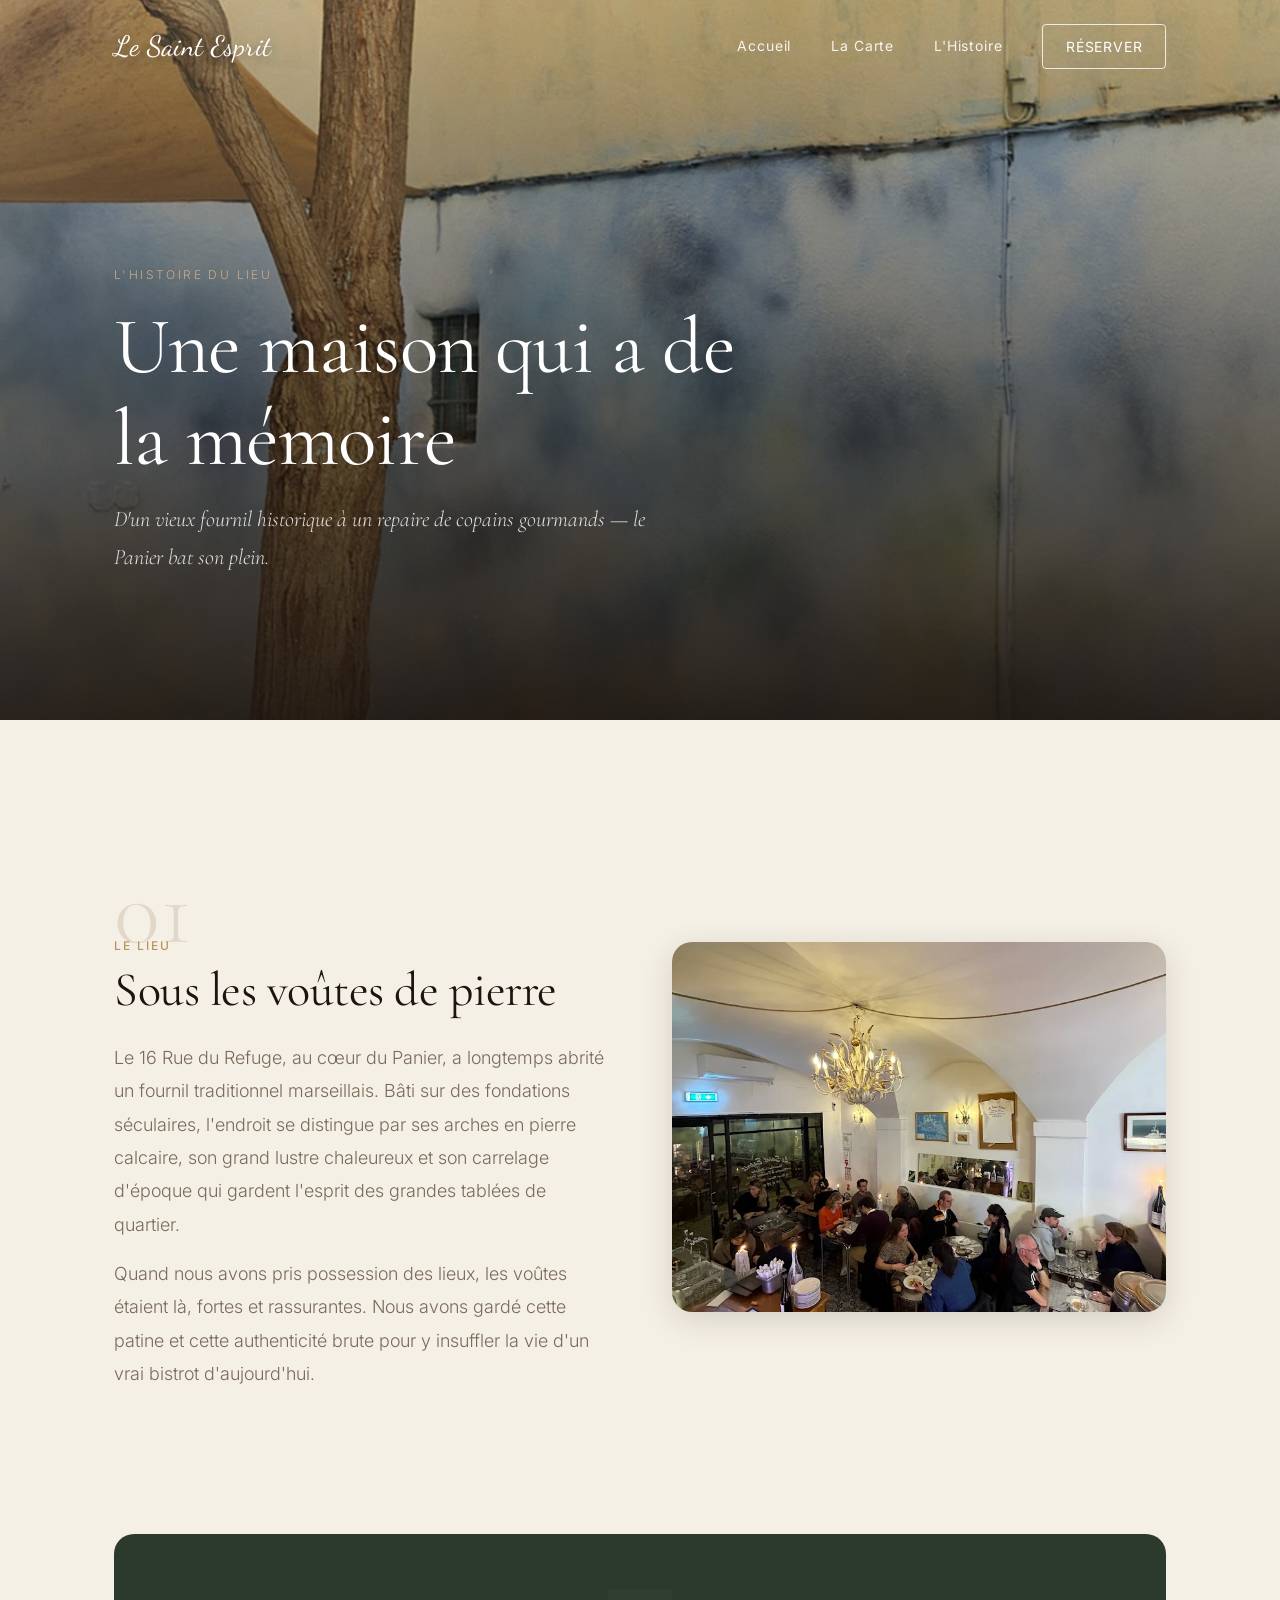
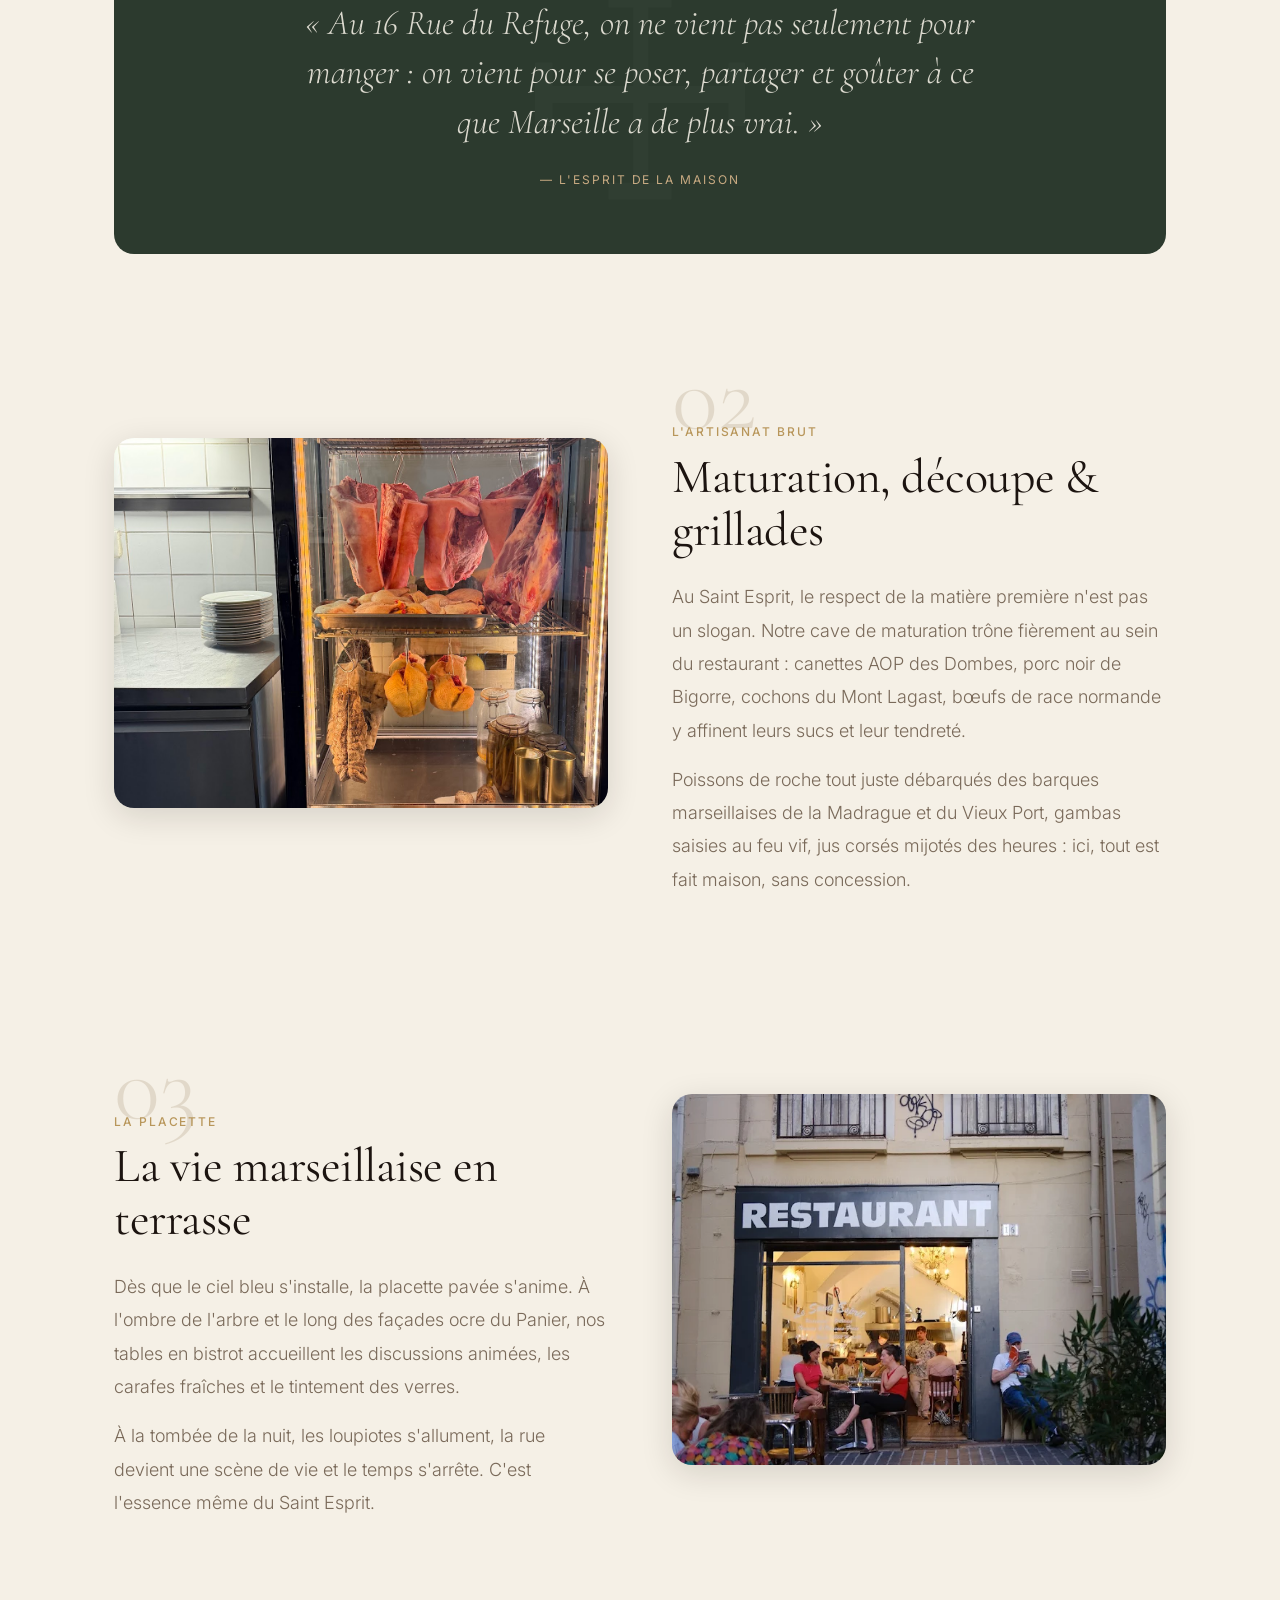
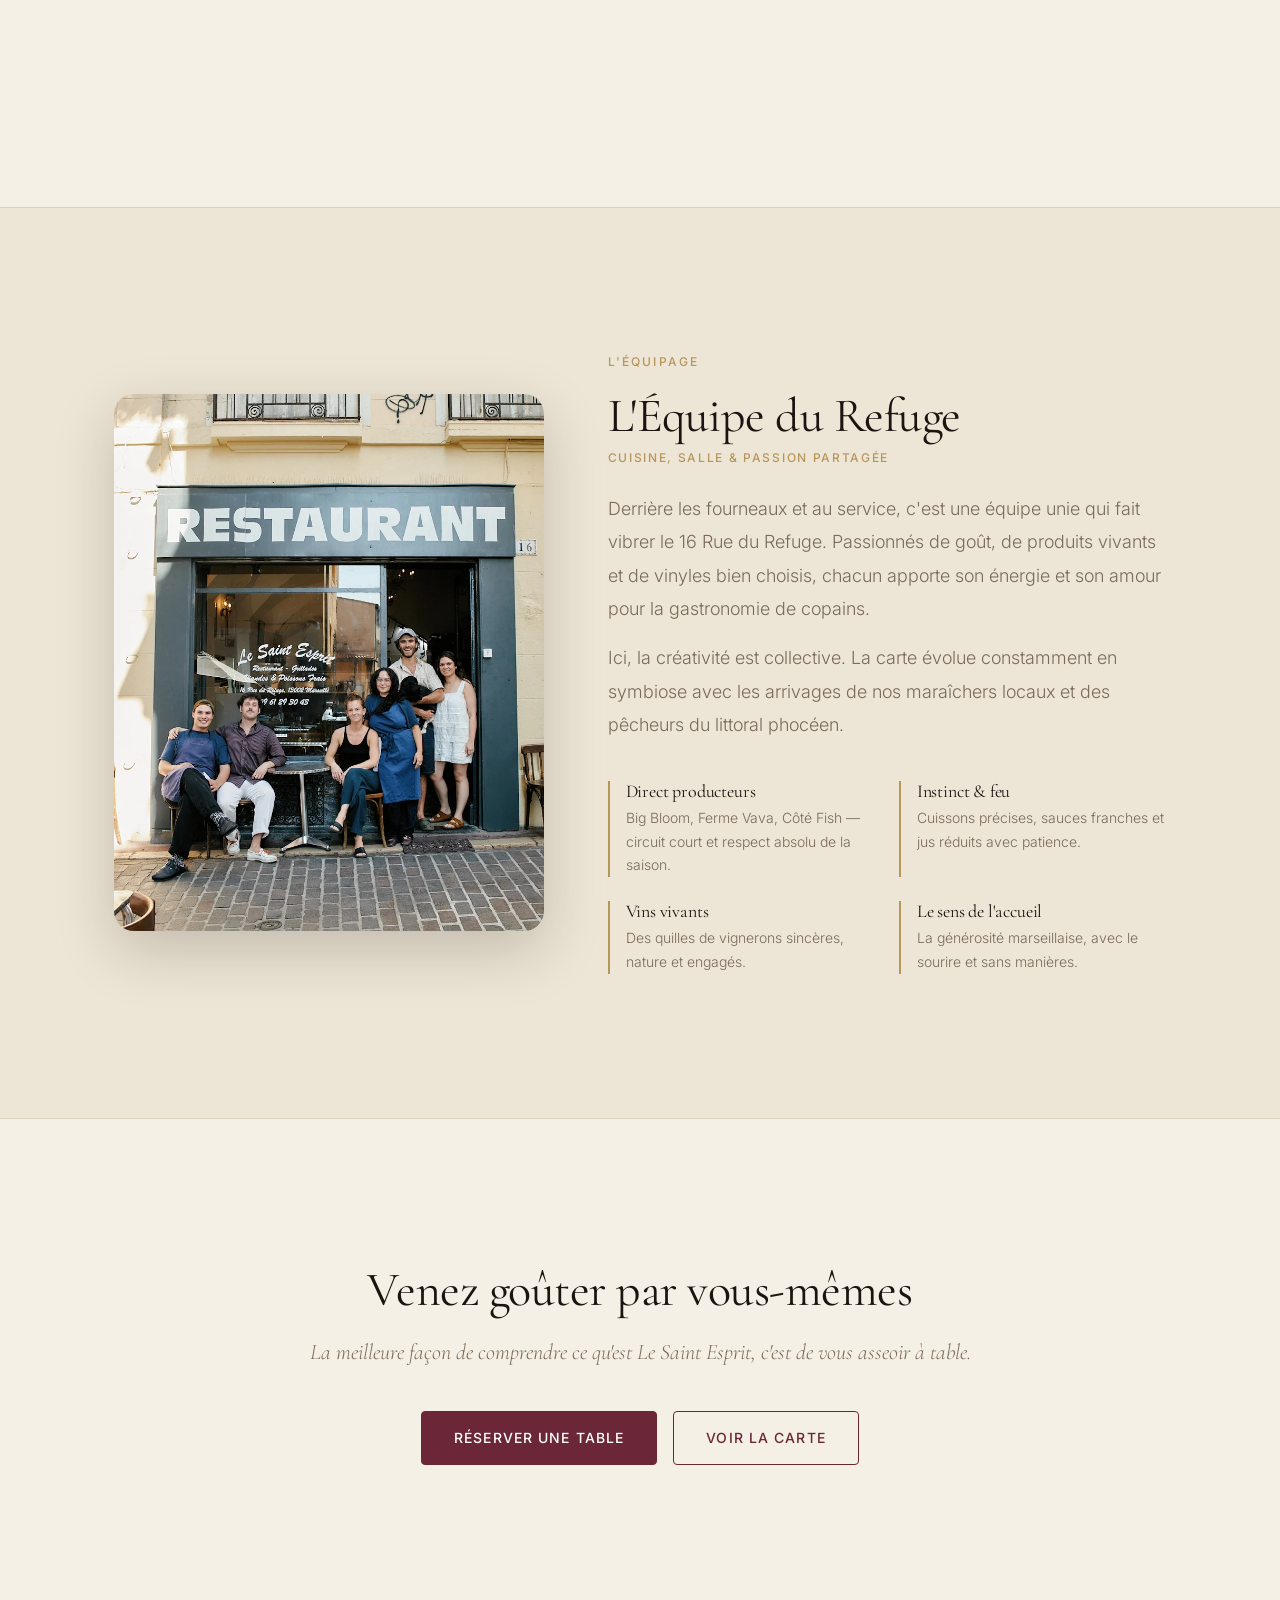
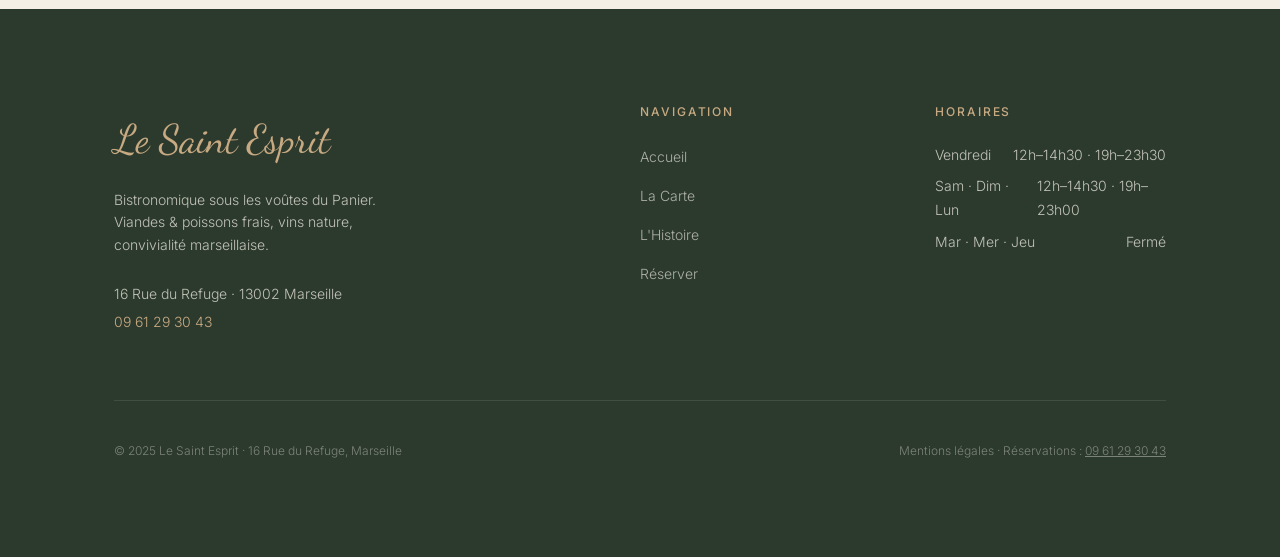
==== histoire.html @ 8cf13308 "Initial commit: Site officiel Le Saint Esprit (Marseille)" ====
<!DOCTYPE html>
<html lang="fr">
<head>
  <meta charset="UTF-8">
  <meta name="viewport" content="width=device-width, initial-scale=1.0">
  <title>L'Histoire — Le Saint Esprit · Marseille</title>
  <meta name="description" content="L'histoire du Saint Esprit : une ancienne boulangerie du Panier, le fournil historique, une cuisine instinctive et une équipe passionnée au 16 Rue du Refuge.">
  <link rel="stylesheet" href="assets/css/tokens.css?v=9">
  <link rel="stylesheet" href="assets/css/main.css?v=9">
  <style>
    /* ── Page Histoire ── */
    main { padding-top: 0; }
    .histoire-hero {
      min-height: 80vh;
      display: flex;
      align-items: flex-end;
      position: relative;
      overflow: hidden;
    }
    .histoire-hero-media { position: absolute; inset: 0; }
    .histoire-hero-media img {
      width: 100%; height: 100%;
      object-fit: cover;
      object-position: center 35%;
    }
    .histoire-hero-overlay {
      position: absolute; inset: 0;
      background: linear-gradient(
        to top,
        rgba(28,20,16,0.92) 0%,
        rgba(28,20,16,0.45) 60%,
        rgba(28,20,16,0.2) 100%
      );
    }
    .histoire-hero-content {
      position: relative; z-index: 2;
      padding-block: var(--space-2xl) var(--space-3xl);
      color: #fff;
    }
    .histoire-eyebrow {
      font-size: var(--text-xs);
      letter-spacing: 0.2em;
      text-transform: uppercase;
      color: var(--color-stone);
      display: block;
      margin-bottom: var(--space-sm);
    }
    .histoire-hero h1 {
      font-family: var(--font-display);
      font-size: clamp(2.5rem, 7vw, 5rem);
      color: #fff;
      margin-bottom: var(--space-sm);
      max-width: 680px;
    }
    .histoire-hero-sub {
      font-family: var(--font-display);
      font-style: italic;
      font-size: var(--text-lg);
      color: rgba(255,255,255,0.85);
      max-width: 540px;
    }

    /* ── Corps de la page ── */
    .histoire-body { padding-block: var(--space-3xl); }

    /* Chapitres */
    .chapitre {
      display: grid;
      grid-template-columns: 1fr 1fr;
      gap: var(--space-xl);
      align-items: center;
      margin-bottom: var(--space-3xl);
    }
    .chapitre.reverse { direction: rtl; }
    .chapitre.reverse > * { direction: ltr; }

    .chapitre-num {
      display: block;
      font-family: var(--font-display);
      font-size: 6rem;
      font-weight: 300;
      color: var(--color-border);
      line-height: 1;
      margin-bottom: -1.5rem;
    }
    .chapitre-label {
      font-size: var(--text-xs);
      font-weight: 500;
      letter-spacing: 0.16em;
      text-transform: uppercase;
      color: var(--color-gold);
      display: block;
      margin-bottom: 0.5rem;
    }
    .chapitre-title {
      font-family: var(--font-display);
      font-size: var(--text-3xl);
      margin-bottom: var(--space-md);
      line-height: 1.1;
    }
    .chapitre-text {
      font-size: var(--text-md);
      color: var(--color-text-muted);
      line-height: 1.85;
    }
    .chapitre-text + .chapitre-text { margin-top: var(--space-sm); }

    .chapitre-img {
      border-radius: var(--radius-lg);
      overflow: hidden;
      aspect-ratio: 4/3;
      box-shadow: var(--shadow-md);
    }
    .chapitre-img img {
      width: 100%; height: 100%;
      object-fit: cover;
      transition: transform 0.7s var(--ease-out);
    }
    .chapitre-img:hover img { transform: scale(1.04); }

    /* Citation mystique */
    .legende-block {
      background: var(--color-encre);
      border-radius: var(--radius-lg);
      padding: var(--space-xl) var(--space-2xl);
      text-align: center;
      position: relative;
      overflow: hidden;
      margin-block: var(--space-2xl);
    }
    .legende-block::before {
      content: '☩';
      position: absolute;
      top: 50%; left: 50%;
      transform: translate(-50%, -50%);
      font-size: 18rem;
      color: rgba(255,255,255,0.02);
      line-height: 1;
    }
    .legende-quote {
      font-family: var(--font-display);
      font-style: italic;
      font-size: clamp(1.4rem, 3vw, 2.2rem);
      color: rgba(245,240,230,0.88);
      line-height: 1.4;
      max-width: 680px;
      margin-inline: auto;
      position: relative;
      z-index: 1;
    }
    .legende-attr {
      display: block;
      font-size: var(--text-xs);
      font-weight: 400;
      letter-spacing: 0.16em;
      text-transform: uppercase;
      color: var(--color-stone);
      margin-top: var(--space-md);
    }

    /* Équipe section */
    .chef-section {
      background: var(--color-surface);
      padding-block: var(--space-3xl);
      border-top: 1px solid var(--color-border);
      border-bottom: 1px solid var(--color-border);
    }
    .chef-grid {
      display: grid;
      grid-template-columns: 1fr 1.3fr;
      gap: var(--space-xl);
      align-items: center;
    }
    .chef-portrait {
      border-radius: var(--radius-lg);
      overflow: hidden;
      aspect-ratio: 4/5;
      box-shadow: var(--shadow-lg);
    }
    .chef-portrait img { width: 100%; height: 100%; object-fit: cover; }
    .chef-name {
      font-family: var(--font-display);
      font-size: var(--text-3xl);
      margin-bottom: 0.25rem;
    }
    .chef-role {
      font-size: var(--text-xs);
      font-weight: 500;
      letter-spacing: 0.14em;
      text-transform: uppercase;
      color: var(--color-gold);
      margin-bottom: var(--space-md);
    }
    .chef-bio { font-size: var(--text-md); color: var(--color-text-muted); line-height: 1.85; }
    .chef-bio + .chef-bio { margin-top: var(--space-sm); }
    .chef-values {
      display: grid;
      grid-template-columns: 1fr 1fr;
      gap: var(--space-md);
      margin-top: var(--space-lg);
    }
    .chef-value {
      border-left: 2px solid var(--color-gold);
      padding-left: var(--space-sm);
    }
    .chef-value-title {
      font-family: var(--font-display);
      font-size: var(--text-md);
      margin-bottom: 0.25rem;
    }
    .chef-value-text { font-size: var(--text-sm); color: var(--color-text-muted); }

    /* CTA final */
    .histoire-cta {
      text-align: center;
      padding-block: var(--space-3xl);
    }
    .histoire-cta h2 {
      font-family: var(--font-display);
      font-size: var(--text-3xl);
      margin-bottom: var(--space-sm);
    }
    .histoire-cta p {
      font-family: var(--font-display);
      font-style: italic;
      font-size: var(--text-lg);
      color: var(--color-text-muted);
      margin-bottom: var(--space-lg);
    }
    .histoire-cta-btns { display: flex; gap: var(--space-sm); justify-content: center; flex-wrap: wrap; }

    @media (max-width: 768px) {
      .chapitre, .chapitre.reverse {
        grid-template-columns: 1fr;
        direction: ltr;
      }
      .chapitre-num { font-size: 4rem; }
      .chapitre-title { font-size: var(--text-2xl); }
      .legende-block { padding: var(--space-lg); }
      .chef-grid { grid-template-columns: 1fr; }
      .chef-portrait { aspect-ratio: 4/5; }
      .chef-values { grid-template-columns: 1fr; }
    }
  </style>
</head>
<body>

  <header class="site-header header-transparent" id="site-header" role="banner">
    <div class="container header-inner">
      <div class="site-logo"><a href="index.html" aria-label="Accueil">Le Saint Esprit</a></div>
      <nav class="nav-links" aria-label="Navigation principale">
        <a href="index.html">Accueil</a>
        <a href="menu.html">La Carte</a>
        <a href="histoire.html" aria-current="page">L'Histoire</a>
        <a href="reservation.html" class="btn btn-outline nav-cta">Réserver</a>
      </nav>
      <button class="nav-burger" id="nav-burger" aria-expanded="false" aria-controls="nav-drawer" aria-label="Ouvrir le menu">
        <span></span><span></span><span></span>
      </button>
    </div>
  </header>

  <div class="nav-drawer" id="nav-drawer" role="dialog" aria-label="Menu de navigation">
    <a href="index.html" onclick="closeDrawer()">Accueil</a>
    <a href="menu.html" onclick="closeDrawer()">La Carte</a>
    <a href="histoire.html" onclick="closeDrawer()">L'Histoire</a>
    <a href="reservation.html" class="btn btn-primary" onclick="closeDrawer()">Réserver une table</a>
  </div>

  <main>
    <!-- ── Hero ── -->
    <section class="histoire-hero" aria-label="L'histoire du restaurant">
      <div class="histoire-hero-media">
        <img src="assets/images/terrasse-arbre.jpg" alt="La placette et terrasse ombragée du Panier au 16 Rue du Refuge" loading="eager" fetchpriority="high">
        <div class="histoire-hero-overlay"></div>
      </div>
      <div class="histoire-hero-content container">
        <span class="histoire-eyebrow">L'histoire du lieu</span>
        <h1>Une maison qui a de la mémoire</h1>
        <p class="histoire-hero-sub">D'un vieux fournil historique à un repaire de copains gourmands — le Panier bat son plein.</p>
      </div>
    </section>

    <!-- ── Corps ── -->
    <div class="histoire-body">
      <div class="container">

        <!-- Chapitre 1 : Le Fournil -->
        <div class="chapitre reveal-left">
          <div class="chapitre-text-block">
            <span class="chapitre-num" aria-hidden="true">01</span>
            <span class="chapitre-label">Le lieu</span>
            <h2 class="chapitre-title">Sous les voûtes de pierre</h2>
            <p class="chapitre-text">
              Le 16 Rue du Refuge, au cœur du Panier, a longtemps abrité un fournil traditionnel marseillais. Bâti sur des fondations séculaires, l'endroit se distingue par ses arches en pierre calcaire, son grand lustre chaleureux et son carrelage d'époque qui gardent l'esprit des grandes tablées de quartier.
            </p>
            <p class="chapitre-text" style="margin-top:var(--space-sm);">
              Quand nous avons pris possession des lieux, les voûtes étaient là, fortes et rassurantes. Nous avons gardé cette patine et cette authenticité brute pour y insuffler la vie d'un vrai bistrot d'aujourd'hui.
            </p>
          </div>
          <div class="chapitre-img reveal-right">
            <img src="assets/images/salle-voutee.webp" alt="La salle voûtée illuminée du Saint Esprit avec son lustre d'époque" loading="lazy">
          </div>
        </div>

        <!-- Citation Légende -->
        <div class="legende-block reveal" aria-label="Légende du Panier">
          <p class="legende-quote">
            « Au 16 Rue du Refuge, on ne vient pas seulement pour manger : on vient pour se poser, partager et goûter à ce que Marseille a de plus vrai. »
          </p>
          <span class="legende-attr">— L'Esprit de la maison</span>
        </div>

        <!-- Chapitre 2 : La Cave de Maturation & Le Brut -->
        <div class="chapitre reverse reveal-right">
          <div class="chapitre-text-block">
            <span class="chapitre-num" aria-hidden="true">02</span>
            <span class="chapitre-label">L'artisanat brut</span>
            <h2 class="chapitre-title">Maturation, découpe & grillades</h2>
            <p class="chapitre-text">
              Au Saint Esprit, le respect de la matière première n'est pas un slogan. Notre cave de maturation trône fièrement au sein du restaurant : canettes AOP des Dombes, porc noir de Bigorre, cochons du Mont Lagast, bœufs de race normande y affinent leurs sucs et leur tendreté.
            </p>
            <p class="chapitre-text" style="margin-top:var(--space-sm);">
              Poissons de roche tout juste débarqués des barques marseillaises de la Madrague et du Vieux Port, gambas saisies au feu vif, jus corsés mijotés des heures : ici, tout est fait maison, sans concession.
            </p>
          </div>
          <div class="chapitre-img reveal-left">
            <img src="assets/images/cave-maturation.jpg" alt="Cave de maturation des viandes et volailles du Saint Esprit" loading="lazy">
          </div>
        </div>

        <!-- Chapitre 3 : La Terrasse -->
        <div class="chapitre reveal-left">
          <div class="chapitre-text-block">
            <span class="chapitre-num" aria-hidden="true">03</span>
            <span class="chapitre-label">La placette</span>
            <h2 class="chapitre-title">La vie marseillaise en terrasse</h2>
            <p class="chapitre-text">
              Dès que le ciel bleu s'installe, la placette pavée s'anime. À l'ombre de l'arbre et le long des façades ocre du Panier, nos tables en bistrot accueillent les discussions animées, les carafes fraîches et le tintement des verres.
            </p>
            <p class="chapitre-text" style="margin-top:var(--space-sm);">
              À la tombée de la nuit, les loupiotes s'allument, la rue devient une scène de vie et le temps s'arrête. C'est l'essence même du Saint Esprit.
            </p>
          </div>
          <div class="chapitre-img reveal-right">
            <img src="assets/images/facade-terrasse-nuit.webp" alt="La terrasse et devanture illuminées du Saint Esprit en soirée" loading="lazy">
          </div>
        </div>

      </div>
    </div>

    <!-- ── L'Équipe ── -->
    <section class="chef-section" aria-label="L'équipe du restaurant">
      <div class="container">
        <div class="chef-grid">
          <div class="chef-portrait reveal-left">
            <img src="assets/images/equipe-facade.webp" alt="L'équipe au complet devant Le Saint Esprit au 16 Rue du Refuge" loading="lazy">
          </div>
          <div class="reveal-right">
            <span class="section-label">L'équipage</span>
            <h2 class="chef-name">L'Équipe du Refuge</h2>
            <p class="chef-role">Cuisine, salle & passion partagée</p>
            <p class="chef-bio">
              Derrière les fourneaux et au service, c'est une équipe unie qui fait vibrer le 16 Rue du Refuge. Passionnés de goût, de produits vivants et de vinyles bien choisis, chacun apporte son énergie et son amour pour la gastronomie de copains.
            </p>
            <p class="chef-bio" style="margin-top:var(--space-sm);">
              Ici, la créativité est collective. La carte évolue constamment en symbiose avec les arrivages de nos maraîchers locaux et des pêcheurs du littoral phocéen.
            </p>
            <div class="chef-values">
              <div class="chef-value">
                <h3 class="chef-value-title">Direct producteurs</h3>
                <p class="chef-value-text">Big Bloom, Ferme Vava, Côté Fish — circuit court et respect absolu de la saison.</p>
              </div>
              <div class="chef-value">
                <h3 class="chef-value-title">Instinct & feu</h3>
                <p class="chef-value-text">Cuissons précises, sauces franches et jus réduits avec patience.</p>
              </div>
              <div class="chef-value">
                <h3 class="chef-value-title">Vins vivants</h3>
                <p class="chef-value-text">Des quilles de vignerons sincères, nature et engagés.</p>
              </div>
              <div class="chef-value">
                <h3 class="chef-value-title">Le sens de l'accueil</h3>
                <p class="chef-value-text">La générosité marseillaise, avec le sourire et sans manières.</p>
              </div>
            </div>
          </div>
        </div>
      </div>
    </section>

    <!-- ── CTA Final ── -->
    <section class="histoire-cta" aria-label="Invitation à venir">
      <div class="container">
        <h2 class="reveal">Venez goûter par vous-mêmes</h2>
        <p class="reveal stagger-1">La meilleure façon de comprendre ce qu'est Le Saint Esprit, c'est de vous asseoir à table.</p>
        <div class="histoire-cta-btns reveal stagger-2">
          <a href="reservation.html" class="btn btn-primary" id="histoire-resa-link">Réserver une table</a>
          <a href="menu.html" class="btn btn-outline" id="histoire-menu-link">Voir la carte</a>
        </div>
      </div>
    </section>
  </main>

  <footer class="site-footer" role="contentinfo">
    <div class="container">
      <div class="footer-grid">
        <div>
          <span class="footer-logo">Le Saint Esprit</span>
          <p class="footer-tagline">Bistronomique sous les voûtes du Panier. Viandes & poissons frais, vins nature, convivialité marseillaise.</p>
          <address class="footer-address">16 Rue du Refuge · 13002 Marseille<br><a href="tel:+33961293043" style="color:var(--color-stone)">09 61 29 30 43</a></address>
        </div>
        <div>
          <h3 class="footer-col-title">Navigation</h3>
          <ul class="footer-links">
            <li><a href="index.html">Accueil</a></li>
            <li><a href="menu.html">La Carte</a></li>
            <li><a href="histoire.html">L'Histoire</a></li>
            <li><a href="reservation.html">Réserver</a></li>
          </ul>
        </div>
        <div>
          <h3 class="footer-col-title">Horaires</h3>
          <ul class="footer-hours">
            <li><span><span>Vendredi</span><span>12h–14h30 · 19h–23h30</span></span></li>
            <li><span><span>Sam · Dim · Lun</span><span>12h–14h30 · 19h–23h00</span></span></li>
            <li><span><span>Mar · Mer · Jeu</span><span>Fermé</span></span></li>
          </ul>
        </div>
      </div>
      <div class="footer-bottom">
        <span>© 2025 Le Saint Esprit · 16 Rue du Refuge, Marseille</span>
        <span>Mentions légales · Réservations : <a href="tel:+33961293043" style="color:inherit; text-decoration:underline;">09 61 29 30 43</a></span>
      </div>
    </div>
  </footer>

  <script>
    const header = document.getElementById('site-header');
    window.addEventListener('scroll', () => { header.classList.toggle('scrolled', window.scrollY > 40); }, { passive: true });
    const burger = document.getElementById('nav-burger');
    const drawer = document.getElementById('nav-drawer');
    function closeDrawer() { drawer.classList.remove('open'); burger.setAttribute('aria-expanded','false'); document.body.style.overflow=''; }
    burger.addEventListener('click', () => {
      const open = drawer.classList.toggle('open');
      burger.setAttribute('aria-expanded', String(open));
      document.body.style.overflow = open ? 'hidden' : '';
    });
    document.addEventListener('keydown', e => { if (e.key==='Escape') closeDrawer(); });

    const revealEls = document.querySelectorAll('.reveal, .reveal-left, .reveal-right');
    const observer = new IntersectionObserver(entries => {
      entries.forEach(e => { if(e.isIntersecting) { e.target.classList.add('visible'); observer.unobserve(e.target); }});
    }, { threshold: 0.05, rootMargin: '0px 0px 50px 0px' });
    revealEls.forEach(el => observer.observe(el));
    setTimeout(() => {
      revealEls.forEach(el => {
        const r = el.getBoundingClientRect();
        if (r.top < window.innerHeight + 100) el.classList.add('visible');
      });
    }, 150);
  </script>
</body>
</html>
---- assets/css/tokens.css ----
/* ================================================================
   LE SAINT ESPRIT — Design Tokens
   Palette : Pierre chaude · Crème · Bordeaux · Vert encre
   ================================================================ */

:root {
  /* Couleurs */
  --color-bg: #F5F0E6;
  /* Crème parchemin — voûte éclairée */
  --color-surface: #EDE6D6;
  /* Sable chaud légèrement plus foncé */
  --color-stone: #C8AA82;
  /* Pierre chaude des voûtes */
  --color-bordeaux: #6B2737;
  /* Bordeaux profond — vin nature */
  --color-bordeaux-light: #8B3A4D;
  /* Bordeaux hover */
  --color-encre: #2C3A2E;
  /* Vert encre — ardoise du jour */
  --color-text: #1C1410;
  /* Brun-noir chaleureux */
  --color-text-muted: #7A6A5A;
  /* Taupe discret */
  --color-text-light: #A0917F;
  /* Pierre légère */
  --color-gold: #B8965A;
  /* Or doux — séparateur */
  --color-border: rgba(140, 110, 70, 0.18);

  /* Typographies */
  --font-logo: 'Brush Script MT', 'Brush Script Std', 'Dancing Script', cursive;
  /* Logotype brush script */
  --font-display: 'Cormorant Garamond', Georgia, serif;
  /* Titres de section */
  --font-body: 'Inter', system-ui, sans-serif;
  /* Corps de texte */

  /* Échelle typographique */
  --text-xs: 0.75rem;
  --text-sm: 0.875rem;
  --text-base: 1rem;
  --text-md: 1.125rem;
  --text-lg: 1.375rem;
  --text-xl: 1.75rem;
  --text-2xl: 2.25rem;
  --text-3xl: 3rem;
  --text-4xl: 4rem;
  --text-hero: clamp(3.5rem, 10vw, 7rem);

  /* Espacement */
  --space-xs: 0.5rem;
  --space-sm: 1rem;
  --space-md: 1.5rem;
  --space-lg: 2.5rem;
  --space-xl: 4rem;
  --space-2xl: 6rem;
  --space-3xl: 9rem;

  /* Rayons */
  --radius-sm: 4px;
  --radius-md: 10px;
  --radius-lg: 20px;

  /* Ombres */
  --shadow-sm: 0 2px 8px rgba(28, 20, 16, 0.08);
  --shadow-md: 0 8px 32px rgba(28, 20, 16, 0.14);
  --shadow-lg: 0 20px 60px rgba(28, 20, 16, 0.20);

  /* Transitions */
  --ease-out: cubic-bezier(0.16, 1, 0.3, 1);
  --ease-in: cubic-bezier(0.7, 0, 0.84, 0);
  --duration: 0.5s;
  --duration-fast: 0.25s;
}

@media (prefers-reduced-motion: reduce) {
  :root {
    --duration: 0.01ms;
    --duration-fast: 0.01ms;
  }
}
---- assets/css/main.css ----
/* ================================================================
   LE SAINT ESPRIT — main.css
   Reset · Base · Navigation · Footer · Animations · Composants
   ================================================================ */

@import url('https://fonts.googleapis.com/css2?family=Dancing+Script:wght@600;700&family=Cormorant+Garamond:ital,wght@0,300;0,400;0,500;0,600;1,300;1,400&family=Inter:wght@300;400;500&display=swap');
@import url('tokens.css');

/* ── Reset ──────────────────────────────────────────────── */
*, *::before, *::after { box-sizing: border-box; margin: 0; padding: 0; }
html {
  scroll-behavior: smooth;
  font-size: 16px;
  -webkit-text-size-adjust: 100%;
}
body {
  background-color: var(--color-bg);
  color: var(--color-text);
  font-family: var(--font-body);
  font-size: var(--text-base);
  font-weight: 300;
  line-height: 1.7;
  overflow-x: clip;
}
html, body { overflow-x: clip; }

img, video { display: block; max-width: 100%; height: auto; }
a { color: inherit; text-decoration: none; }
button { cursor: pointer; border: none; background: none; font-family: inherit; }
ul, ol { list-style: none; }

/* ── Typographie de base ─────────────────────────────────── */
h1, h2, h3, h4, h5, h6 {
  font-family: var(--font-display);
  font-weight: 400;
  line-height: 1.15;
  letter-spacing: -0.01em;
}

/* ── Utilitaires partagés ───────────────────────────────── */
.visually-hidden {
  position: absolute; width: 1px; height: 1px;
  padding: 0; margin: -1px; overflow: hidden;
  clip: rect(0,0,0,0); white-space: nowrap; border: 0;
}
.container {
  width: min(100%, 1100px);
  margin-inline: auto;
  padding-inline: var(--space-md);
}
.section-label {
  display: block;
  font-family: var(--font-body);
  font-size: var(--text-xs);
  font-weight: 500;
  letter-spacing: 0.18em;
  text-transform: uppercase;
  color: var(--color-gold);
  margin-bottom: var(--space-sm);
}

/* Séparateur doré */
.divider {
  display: flex;
  align-items: center;
  gap: var(--space-sm);
  margin-block: var(--space-xl);
  color: var(--color-stone);
}
.divider::before, .divider::after {
  content: '';
  flex: 1;
  height: 1px;
  background: var(--color-border);
}
.divider-icon { color: var(--color-gold); font-size: var(--text-md); }

/* Bouton principal */
.btn {
  display: inline-flex;
  align-items: center;
  gap: 0.5rem;
  padding: 0.875rem 2rem;
  font-family: var(--font-body);
  font-size: var(--text-sm);
  font-weight: 500;
  letter-spacing: 0.08em;
  text-transform: uppercase;
  border-radius: var(--radius-sm);
  transition: all var(--duration-fast) var(--ease-out);
  min-height: 44px;
}
.btn-primary {
  background: var(--color-bordeaux);
  color: #fff;
  border: 1px solid var(--color-bordeaux);
}
.btn-primary:hover, .btn-primary:focus-visible {
  background: var(--color-bordeaux-light);
  transform: translateY(-2px);
  box-shadow: var(--shadow-md);
  outline: none;
}
.btn-outline {
  background: transparent;
  color: var(--color-bordeaux);
  border: 1px solid var(--color-bordeaux);
}
.btn-outline:hover, .btn-outline:focus-visible {
  background: var(--color-bordeaux);
  color: #fff;
  transform: translateY(-2px);
  outline: none;
}
.btn-ghost {
  background: transparent;
  color: var(--color-text);
  border: 1px solid var(--color-border);
}
.btn-ghost:hover { border-color: var(--color-stone); }

.hero-actions .btn-ghost,
.btn-ghost-light {
  background: rgba(255, 255, 255, 0.16);
  color: #ffffff !important;
  border: 1.5px solid rgba(255, 255, 255, 0.9);
  backdrop-filter: blur(10px);
  -webkit-backdrop-filter: blur(10px);
  font-weight: 600;
  letter-spacing: 0.08em;
  text-shadow: 0 1px 3px rgba(0, 0, 0, 0.5);
  box-shadow: 0 4px 16px rgba(0, 0, 0, 0.25);
}
.hero-actions .btn-ghost:hover,
.hero-actions .btn-ghost:focus-visible,
.btn-ghost-light:hover,
.btn-ghost-light:focus-visible {
  background: #ffffff;
  color: var(--color-bordeaux) !important;
  border-color: #ffffff;
  text-shadow: none;
  transform: translateY(-2px);
  box-shadow: 0 8px 24px rgba(0, 0, 0, 0.3);
}

/* ── Section Carte / Google Maps ── */
.resa-map-section {
  background: #EAE2D5;
  border-top: 1px solid var(--color-border);
  padding-block: var(--space-2xl);
  margin: 0;
}
.map-card-wrapper {
  background: #ffffff;
  border: 1px solid var(--color-border);
  border-radius: var(--radius-md);
  overflow: hidden;
  box-shadow: 0 4px 20px rgba(0, 0, 0, 0.05);
}
.map-card-split {
  display: grid;
  grid-template-columns: 1fr 1.35fr;
}
.map-info-col {
  padding: var(--space-xl);
  display: flex;
  flex-direction: column;
  justify-content: center;
  background: #ffffff;
}
.map-title {
  font-family: var(--font-display);
  font-size: var(--text-2xl);
  margin: 0.25rem 0 0.5rem;
}
.map-subtitle {
  color: var(--color-text-muted);
  font-size: var(--text-sm);
  line-height: 1.5;
}
.map-frame-wrap {
  width: 100%;
  height: 100%;
  min-height: 420px;
  position: relative;
  background: #eeebe5;
}
.map-frame-wrap iframe {
  width: 100%;
  height: 100%;
  min-height: 420px;
  border: 0;
  display: block;
}
@media (max-width: 860px) {
  .map-card-split {
    grid-template-columns: 1fr;
  }
  .map-info-col {
    padding: var(--space-lg);
  }
  .map-frame-wrap {
    height: 320px;
    min-height: 320px;
  }
}


/* ── Navigation ─────────────────────────────────────────── */
.site-header {
  position: fixed;
  top: 0; left: 0; right: 0;
  z-index: 100;
  padding-block: var(--space-md);
  transition: background var(--duration-fast) var(--ease-out),
              box-shadow var(--duration-fast) var(--ease-out),
              padding var(--duration-fast) var(--ease-out);
}
.site-header.scrolled {
  background: rgba(245, 240, 230, 0.95);
  backdrop-filter: blur(12px);
  -webkit-backdrop-filter: blur(12px);
  box-shadow: 0 1px 0 var(--color-border), var(--shadow-sm);
  padding-block: 0.875rem;
}
.header-inner {
  display: flex;
  align-items: center;
  justify-content: space-between;
}
.site-logo {
  font-family: var(--font-logo);
  font-size: 1.75rem;
  color: var(--color-bordeaux);
  letter-spacing: 0.01em;
  line-height: 1;
}
.site-logo a:focus-visible { outline: 2px solid var(--color-bordeaux); border-radius: 2px; }

/* Nav desktop */
.nav-links {
  display: flex;
  align-items: center;
  gap: var(--space-lg);
}
.nav-links a {
  font-family: var(--font-body);
  font-size: var(--text-sm);
  font-weight: 400;
  letter-spacing: 0.06em;
  color: var(--color-text);
  position: relative;
  padding-bottom: 2px;
  transition: color var(--duration-fast);
}
.nav-links a::after {
  content: '';
  position: absolute;
  bottom: 0; left: 0;
  width: 0; height: 1px;
  background: var(--color-bordeaux);
  transition: width var(--duration-fast) var(--ease-out);
}
.nav-links a:hover, .nav-links a:focus-visible { color: var(--color-bordeaux); outline: none; }
.nav-links a:hover::after, .nav-links a:focus-visible::after { width: 100%; }
.nav-links a:focus-visible { outline: 2px solid var(--color-bordeaux); border-radius: 2px; }

.nav-cta {
  font-size: var(--text-sm) !important;
  padding: 0.6rem 1.4rem !important;
}

/* Burger — mobile */
.nav-burger {
  display: none;
  flex-direction: column;
  justify-content: center;
  gap: 5px;
  width: 44px; height: 44px;
  padding: 10px;
  border-radius: var(--radius-sm);
  z-index: 110;
}
.nav-burger span {
  display: block;
  width: 22px; height: 1.5px;
  background: var(--color-text);
  transition: all var(--duration-fast) var(--ease-out);
  transform-origin: center;
}
.nav-burger[aria-expanded="true"] span:nth-child(1) {
  transform: translateY(6.5px) rotate(45deg);
}
.nav-burger[aria-expanded="true"] span:nth-child(2) { opacity: 0; transform: scaleX(0); }
.nav-burger[aria-expanded="true"] span:nth-child(3) {
  transform: translateY(-6.5px) rotate(-45deg);
}

/* Header transparent au-dessus d'un hero sombre */
.header-transparent:not(.scrolled) .site-logo a {
  color: #fff;
  text-shadow: 0 2px 12px rgba(0,0,0,0.4);
}
.header-transparent:not(.scrolled) .nav-links a {
  color: rgba(255, 255, 255, 0.9);
}
.header-transparent:not(.scrolled) .nav-links a:hover,
.header-transparent:not(.scrolled) .nav-links a:focus-visible {
  color: #fff;
}
.header-transparent:not(.scrolled) .nav-links a::after {
  background: #fff;
}
.header-transparent:not(.scrolled) .nav-cta {
  border-color: rgba(255, 255, 255, 0.8) !important;
  color: #fff !important;
}
.header-transparent:not(.scrolled) .nav-cta:hover {
  background: rgba(255, 255, 255, 0.15) !important;
}
.header-transparent:not(.scrolled) .nav-burger span {
  background: #fff;
}

/* Drawer mobile */
.nav-drawer {
  display: flex;
  position: fixed;
  inset: 0;
  background: var(--color-bg);
  z-index: 105;
  flex-direction: column;
  justify-content: center;
  align-items: center;
  gap: var(--space-lg);
  opacity: 0;
  pointer-events: none;
  transform: translateX(100%);
  transition: opacity var(--duration) var(--ease-out),
              transform var(--duration) var(--ease-out);
}
.nav-drawer.open {
  opacity: 1;
  pointer-events: auto;
  transform: translateX(0);
}
.nav-drawer a {
  font-family: var(--font-display);
  font-size: var(--text-3xl);
  color: var(--color-text);
  min-height: 48px;
  display: inline-flex;
  align-items: center;
  padding: 0 var(--space-md);
  transition: color var(--duration-fast);
}
.nav-drawer a:hover { color: var(--color-bordeaux); }
.nav-drawer .btn { margin-top: var(--space-sm); }

/* ── Footer ─────────────────────────────────────────────── */
.site-footer {
  background: var(--color-encre);
  color: rgba(245, 240, 230, 0.75);
  padding-block: var(--space-2xl);
}
.footer-grid {
  display: grid;
  grid-template-columns: 2fr 1fr 1fr;
  gap: var(--space-xl);
  padding-bottom: var(--space-xl);
  border-bottom: 1px solid rgba(245, 240, 230, 0.1);
}
.footer-logo {
  font-family: var(--font-logo);
  font-size: 2.5rem;
  color: var(--color-stone);
  display: block;
  margin-bottom: var(--space-sm);
}
.footer-tagline {
  font-size: var(--text-sm);
  line-height: 1.6;
  max-width: 280px;
  margin-bottom: var(--space-md);
}
.footer-address {
  font-size: var(--text-sm);
  font-style: normal;
  line-height: 2;
}
.footer-col-title {
  font-family: var(--font-body);
  font-size: var(--text-xs);
  font-weight: 500;
  letter-spacing: 0.16em;
  text-transform: uppercase;
  color: var(--color-stone);
  margin-bottom: var(--space-md);
}
.footer-links { display: flex; flex-direction: column; gap: 0.75rem; }
.footer-links a {
  font-size: var(--text-sm);
  color: rgba(245, 240, 230, 0.65);
  transition: color var(--duration-fast);
}
.footer-links a:hover { color: var(--color-stone); }
.footer-hours { display: flex; flex-direction: column; gap: 0.5rem; font-size: var(--text-sm); }
.footer-hours span { display: flex; justify-content: space-between; gap: 1rem; }
.footer-bottom {
  display: flex;
  justify-content: space-between;
  align-items: center;
  padding-top: var(--space-lg);
  font-size: var(--text-xs);
  color: rgba(245, 240, 230, 0.4);
  flex-wrap: wrap;
  gap: var(--space-sm);
}

/* ── Animations scroll (IntersectionObserver) ────────────── */
.reveal {
  opacity: 0;
  transform: translateY(20px);
  transition: opacity 0.6s var(--ease-out),
              transform 0.6s var(--ease-out);
}
.reveal.visible, body.no-js .reveal { opacity: 1; transform: translateY(0); }
.reveal-left {
  opacity: 0;
  transform: translateX(-24px);
  transition: opacity 0.6s var(--ease-out),
              transform 0.6s var(--ease-out);
}
.reveal-left.visible, body.no-js .reveal-left { opacity: 1; transform: translateX(0); }
.reveal-right {
  opacity: 0;
  transform: translateX(24px);
  transition: opacity 0.6s var(--ease-out),
              transform 0.6s var(--ease-out);
}
.reveal-right.visible, body.no-js .reveal-right { opacity: 1; transform: translateX(0); }

@media (prefers-reduced-motion: reduce) {
  .reveal, .reveal-left, .reveal-right {
    opacity: 1 !important;
    transform: none !important;
    transition: none !important;
  }
}

/* Délais stagger */
.stagger-1 { transition-delay: 0.1s; }
.stagger-2 { transition-delay: 0.2s; }
.stagger-3 { transition-delay: 0.3s; }
.stagger-4 { transition-delay: 0.4s; }
.stagger-5 { transition-delay: 0.5s; }

/* ── Page wrapper ────────────────────────────────────────── */
main { padding-top: 80px; }

/* ── Focus visible global ────────────────────────────────── */
:focus-visible {
  outline: 2px solid var(--color-bordeaux);
  outline-offset: 3px;
}

/* ============================================================
   RESPONSIVE — Mobile-first repensé
   ============================================================ */
@media (max-width: 768px) {
  .nav-links { display: none; }
  .nav-burger { display: flex; }

  .footer-grid {
    grid-template-columns: 1fr;
    gap: var(--space-lg);
  }
  .footer-bottom { flex-direction: column; text-align: center; }
}

@media (hover: none), (pointer: coarse) {
  /* Désactivation curseur custom et tracking souris sur mobile */
  * { cursor: auto !important; }
  .btn:hover, .btn-primary:hover, .btn-outline:hover {
    transform: none;
    box-shadow: none;
  }
}
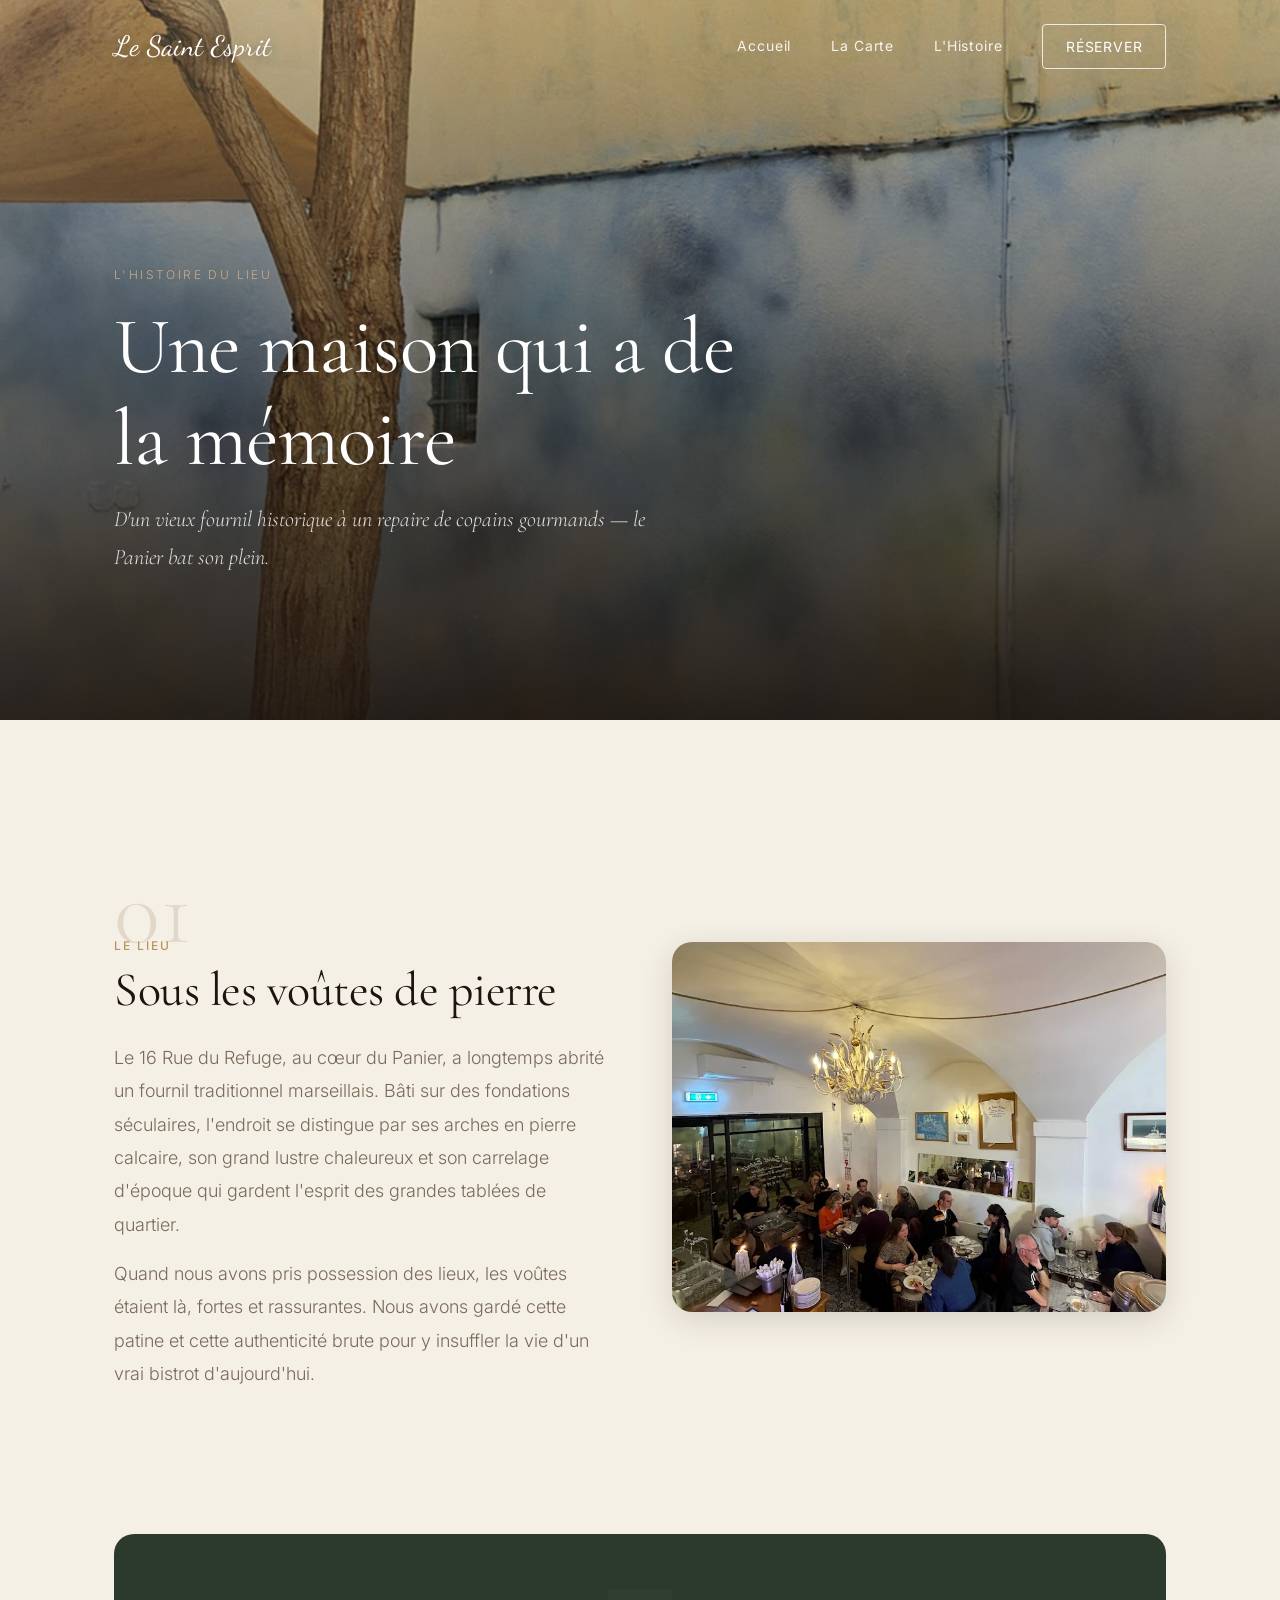
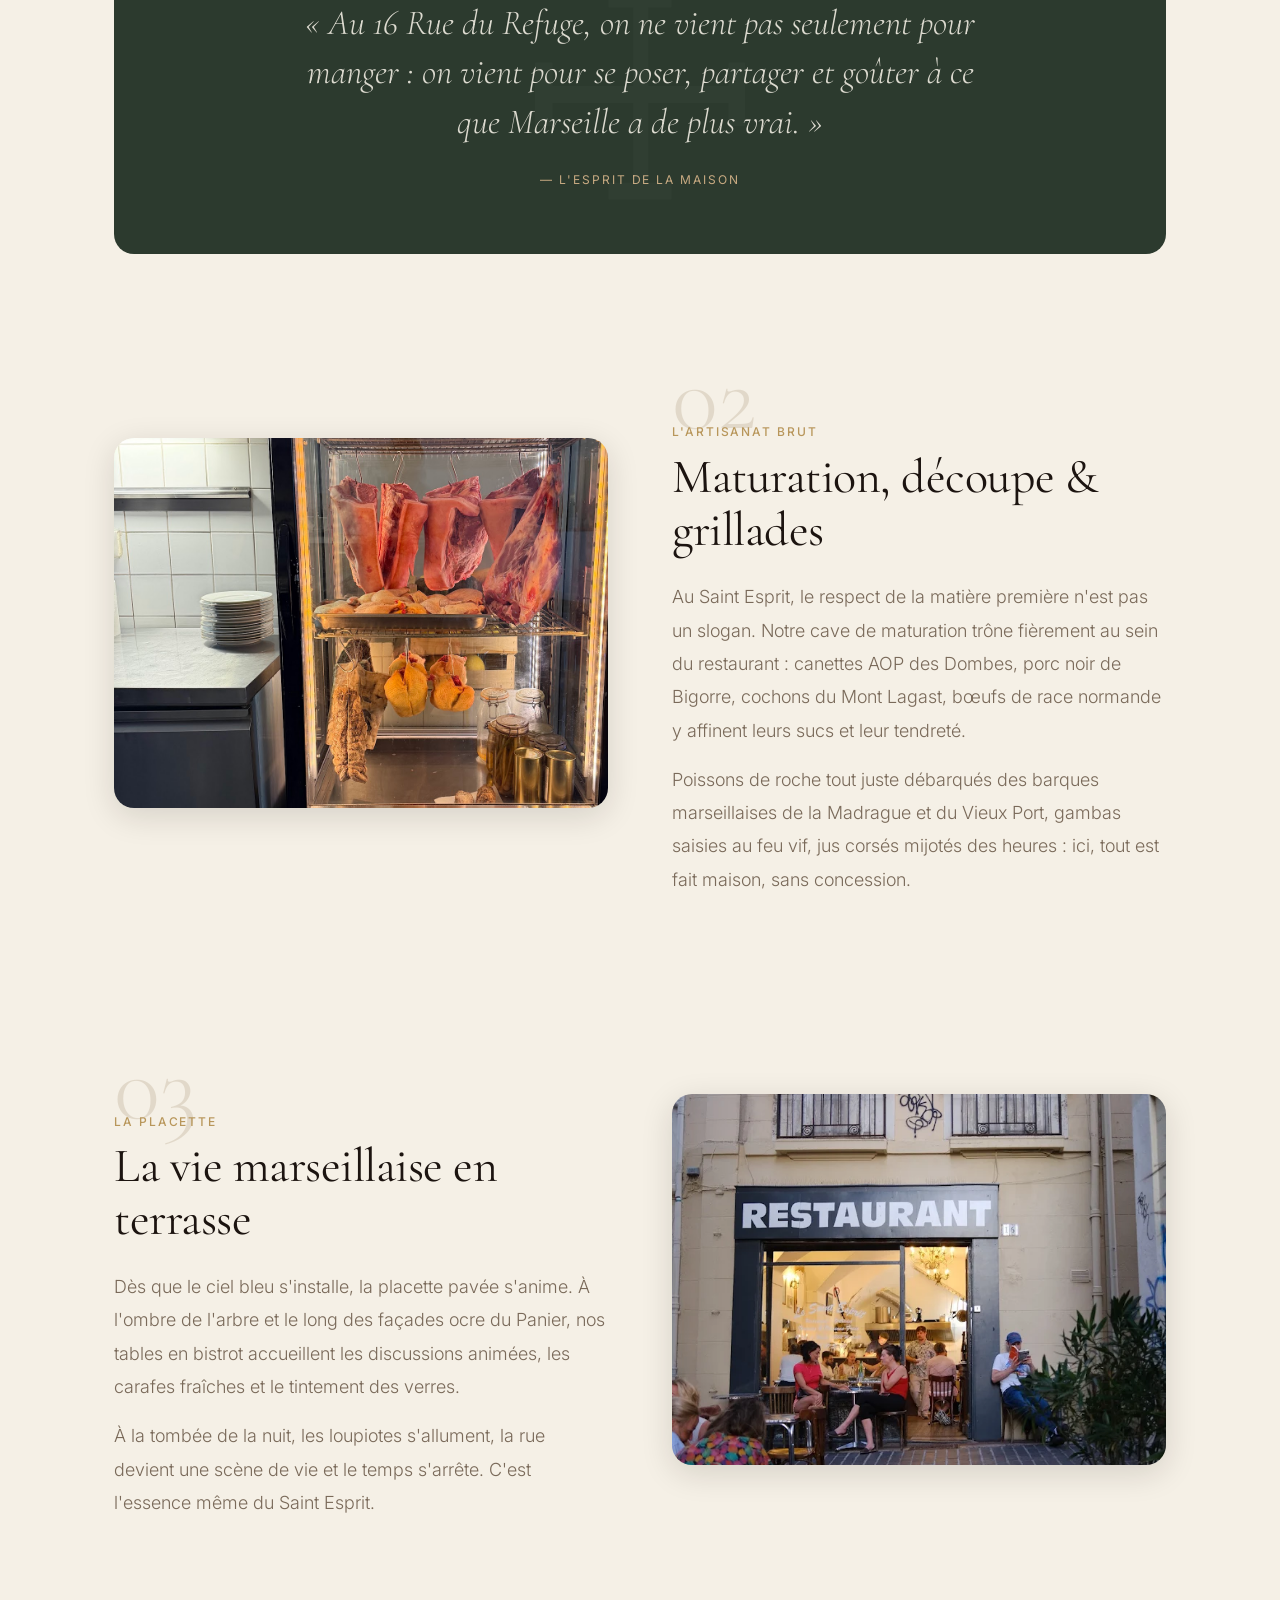
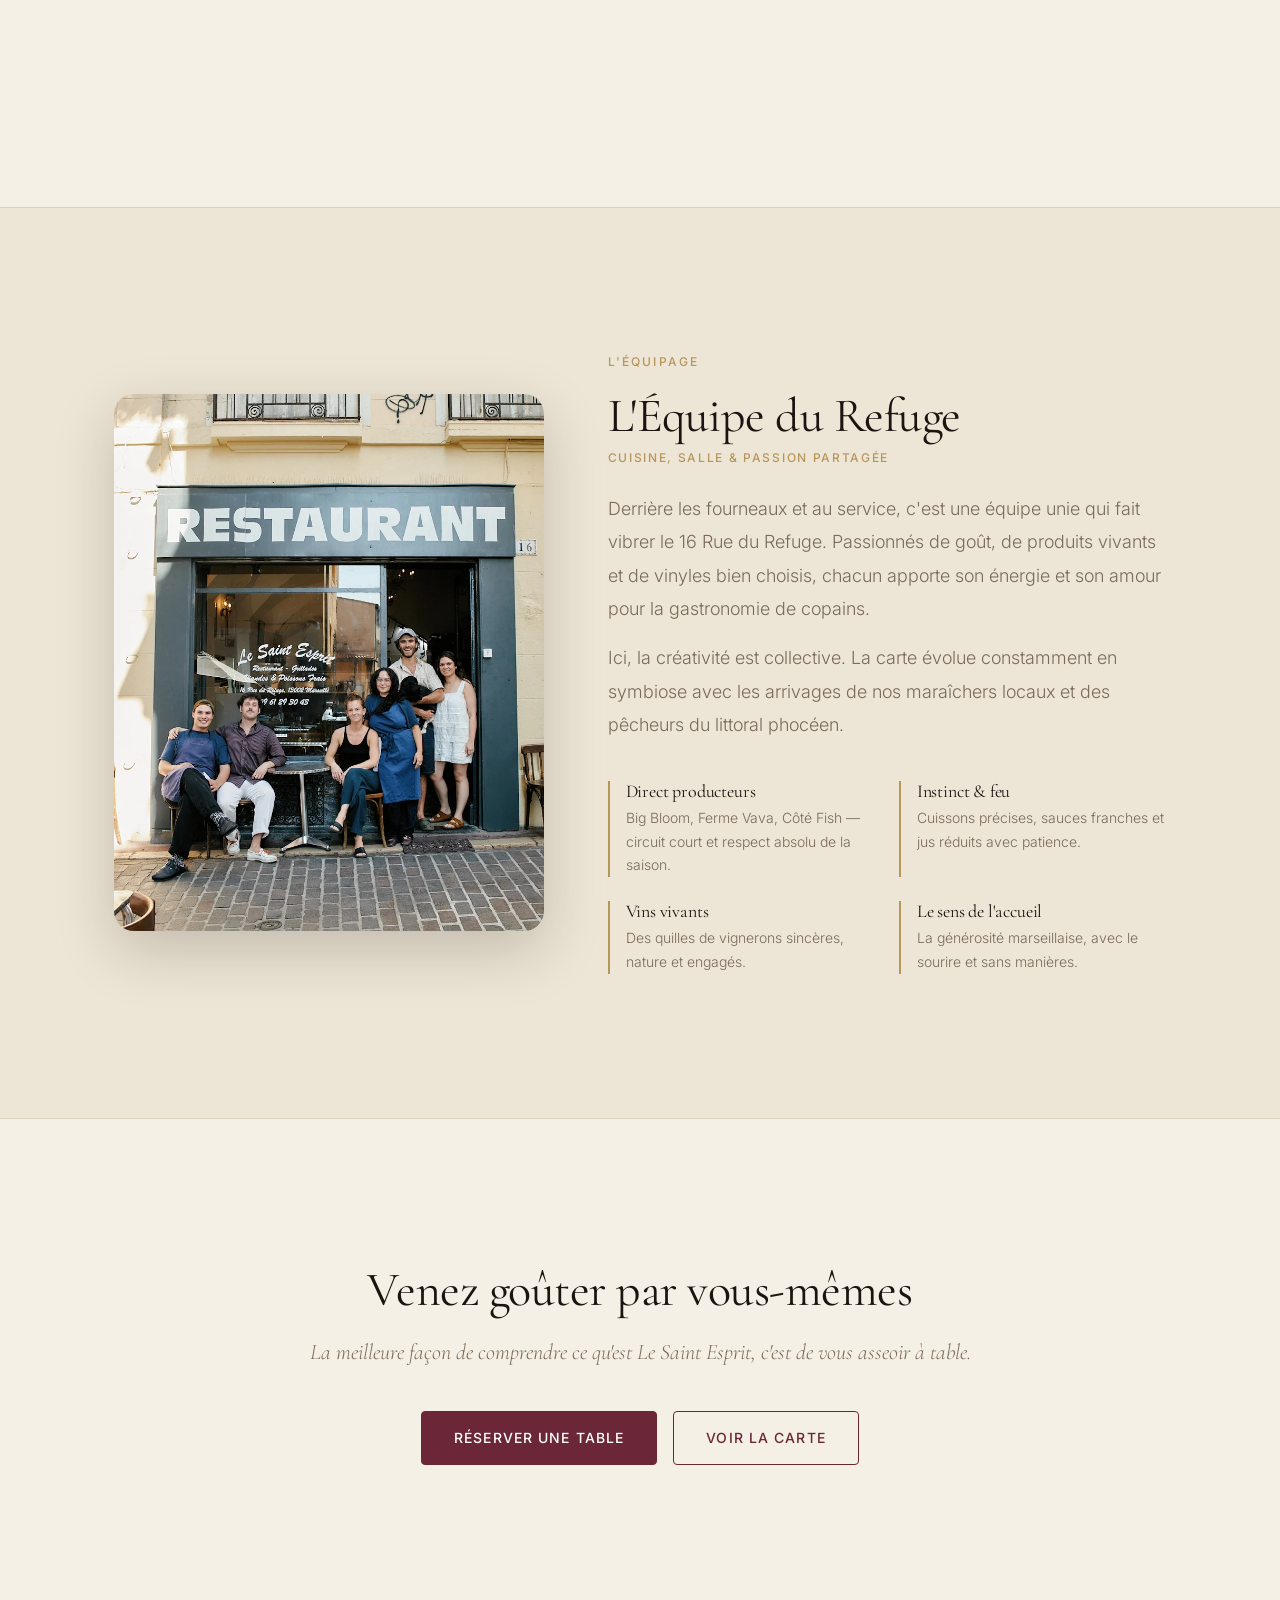
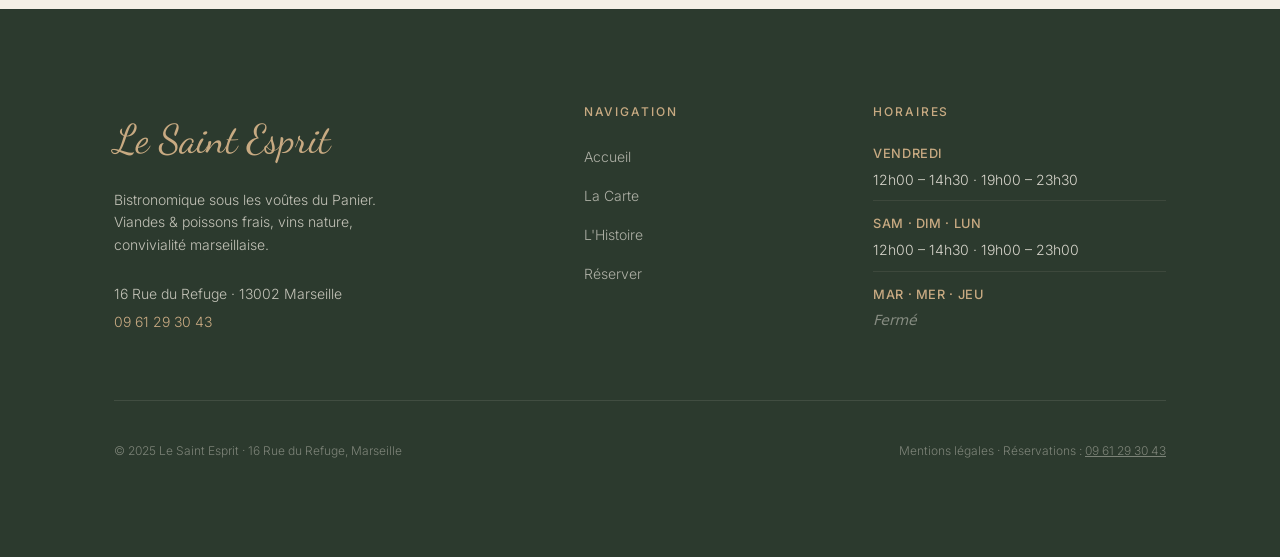
==== commit eaf7fc93: "fix(footer): redesign opening hours to clean stacked layout and prevent awkward line breaks" ====
--- a/histoire.html
+++ b/histoire.html
@@ -3,10 +3,12 @@
 <head>
   <meta charset="UTF-8">
   <meta name="viewport" content="width=device-width, initial-scale=1.0">
+  <meta name="referrer" content="strict-origin-when-cross-origin">
+  <link rel="icon" type="image/jpeg" href="assets/images/favicon.jpg">
   <title>L'Histoire — Le Saint Esprit · Marseille</title>
   <meta name="description" content="L'histoire du Saint Esprit : une ancienne boulangerie du Panier, le fournil historique, une cuisine instinctive et une équipe passionnée au 16 Rue du Refuge.">
   <link rel="stylesheet" href="assets/css/tokens.css?v=9">
-  <link rel="stylesheet" href="assets/css/main.css?v=9">
+  <link rel="stylesheet" href="assets/css/main.css?v=10">
   <style>
     /* ── Page Histoire ── */
     main { padding-top: 0; }
@@ -422,10 +424,19 @@
         </div>
         <div>
           <h3 class="footer-col-title">Horaires</h3>
-          <ul class="footer-hours">
-            <li><span><span>Vendredi</span><span>12h–14h30 · 19h–23h30</span></span></li>
-            <li><span><span>Sam · Dim · Lun</span><span>12h–14h30 · 19h–23h00</span></span></li>
-            <li><span><span>Mar · Mer · Jeu</span><span>Fermé</span></span></li>
+          <ul class="footer-hours" aria-label="Horaires d'ouverture">
+            <li class="footer-hours-item">
+              <span class="hours-day">Vendredi</span>
+              <span class="hours-time">12h00 – 14h30 · 19h00 – 23h30</span>
+            </li>
+            <li class="footer-hours-item">
+              <span class="hours-day">Sam · Dim · Lun</span>
+              <span class="hours-time">12h00 – 14h30 · 19h00 – 23h00</span>
+            </li>
+            <li class="footer-hours-item closed">
+              <span class="hours-day">Mar · Mer · Jeu</span>
+              <span class="hours-time">Fermé</span>
+            </li>
           </ul>
         </div>
       </div>
--- a/assets/css/main.css
+++ b/assets/css/main.css
@@ -365,7 +365,7 @@
 }
 .footer-grid {
   display: grid;
-  grid-template-columns: 2fr 1fr 1fr;
+  grid-template-columns: 1.8fr 1fr 1.3fr;
   gap: var(--space-xl);
   padding-bottom: var(--space-xl);
   border-bottom: 1px solid rgba(245, 240, 230, 0.1);
@@ -404,8 +404,48 @@
   transition: color var(--duration-fast);
 }
 .footer-links a:hover { color: var(--color-stone); }
-.footer-hours { display: flex; flex-direction: column; gap: 0.5rem; font-size: var(--text-sm); }
-.footer-hours span { display: flex; justify-content: space-between; gap: 1rem; }
+.footer-hours {
+  display: flex;
+  flex-direction: column;
+  gap: 0.75rem;
+  font-size: var(--text-sm);
+  margin: 0;
+  padding: 0;
+  list-style: none;
+}
+.footer-hours-item,
+.footer-hours > li {
+  display: flex;
+  flex-direction: column;
+  gap: 0.2rem;
+  padding-bottom: 0.55rem;
+  border-bottom: 1px solid rgba(245, 240, 230, 0.08);
+}
+.footer-hours-item:last-child,
+.footer-hours > li:last-child {
+  border-bottom: none;
+  padding-bottom: 0;
+}
+.footer-hours-item .hours-day,
+.footer-hours .hours-day {
+  color: var(--color-stone);
+  font-weight: 500;
+  font-size: 0.8rem;
+  letter-spacing: 0.05em;
+  text-transform: uppercase;
+  white-space: nowrap;
+}
+.footer-hours-item .hours-time,
+.footer-hours .hours-time {
+  color: rgba(245, 240, 230, 0.85);
+  font-size: 0.875rem;
+  white-space: nowrap;
+}
+.footer-hours-item.closed .hours-time,
+.footer-hours .closed .hours-time {
+  color: rgba(245, 240, 230, 0.45);
+  font-style: italic;
+}
 .footer-bottom {
   display: flex;
   justify-content: space-between;
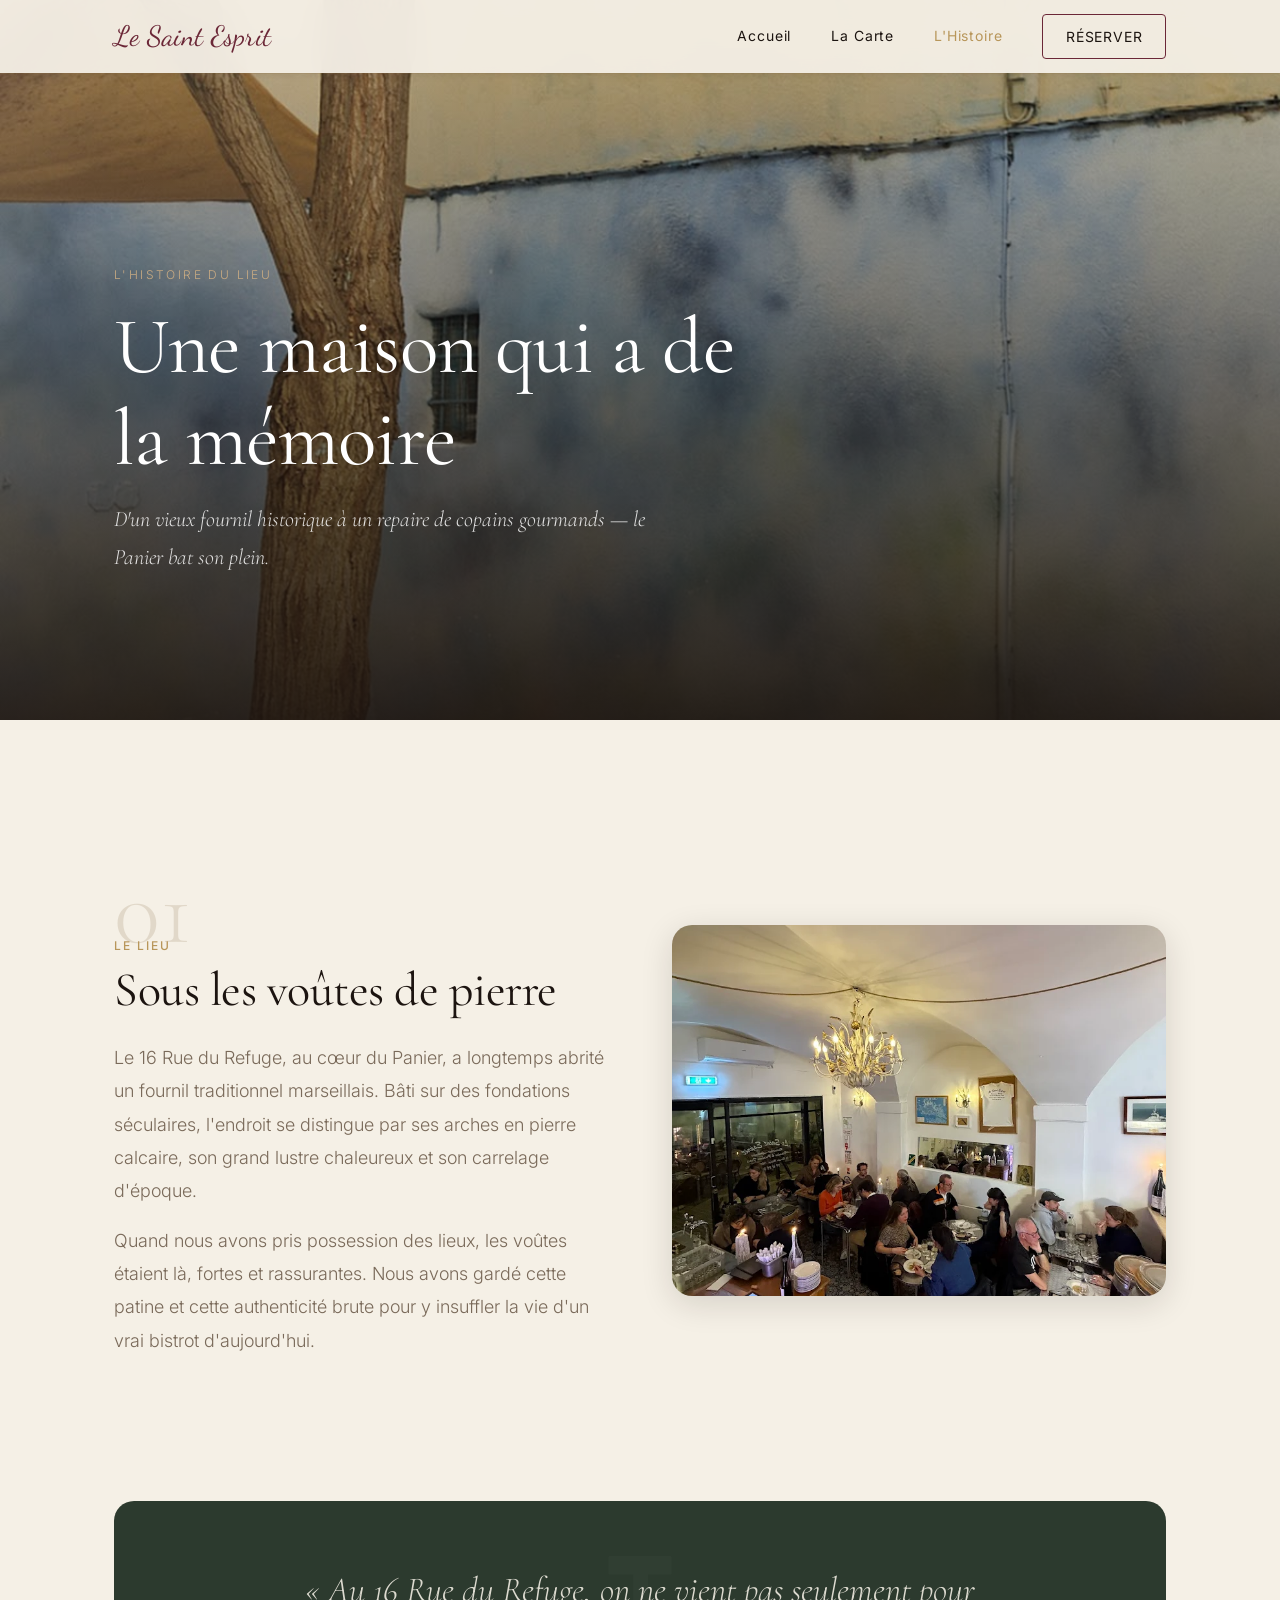
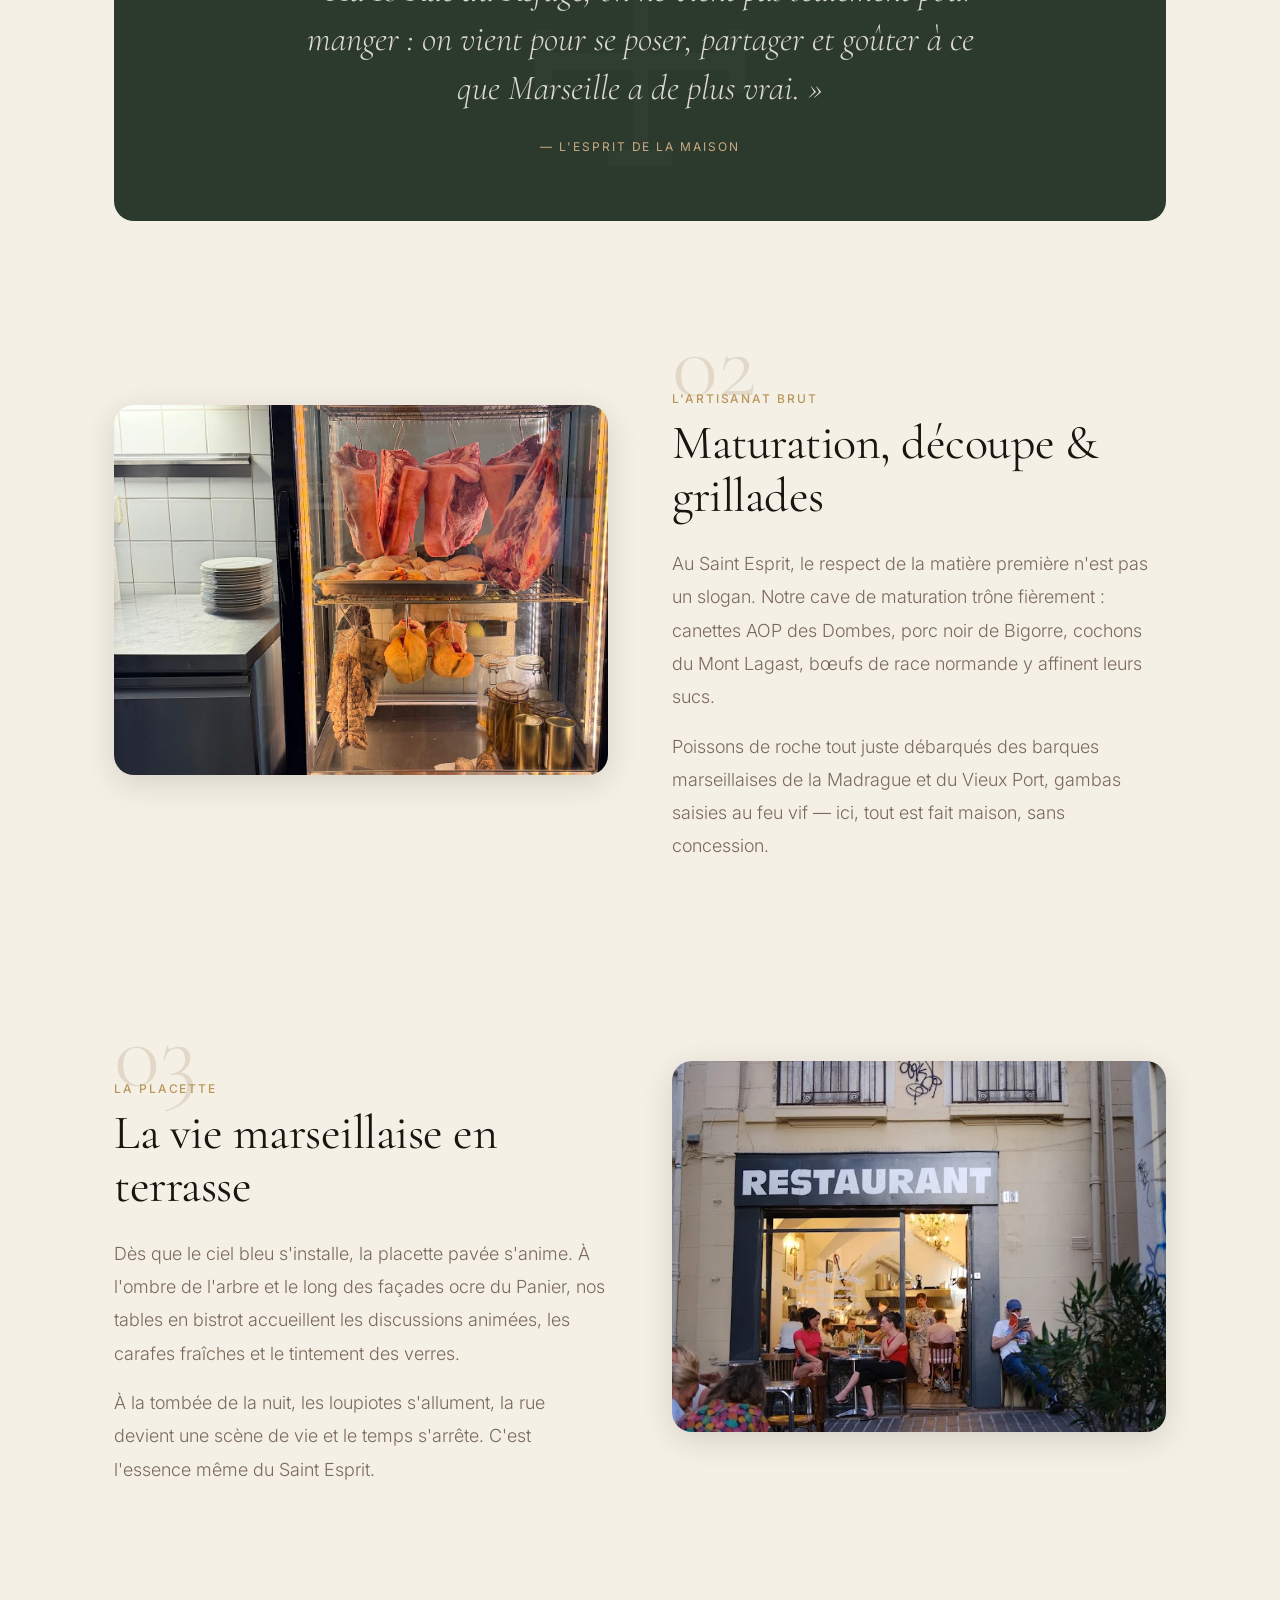
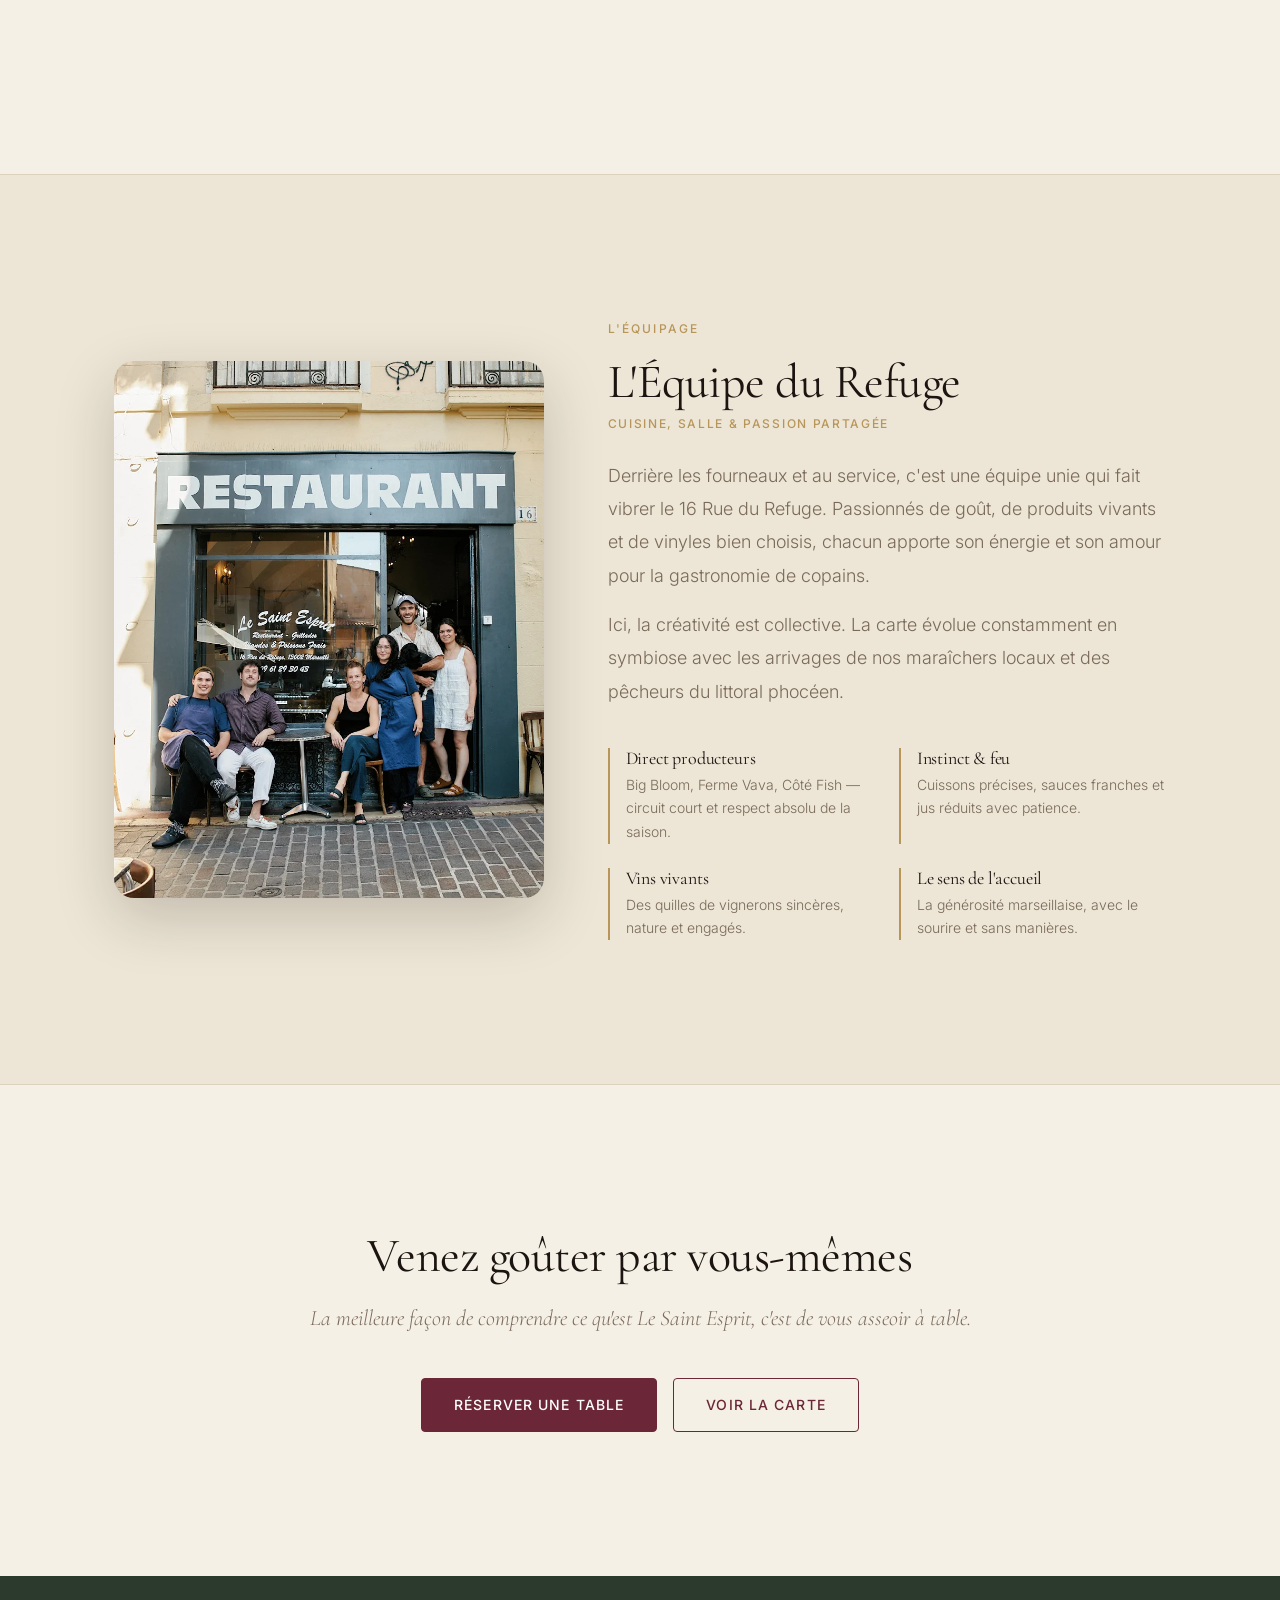
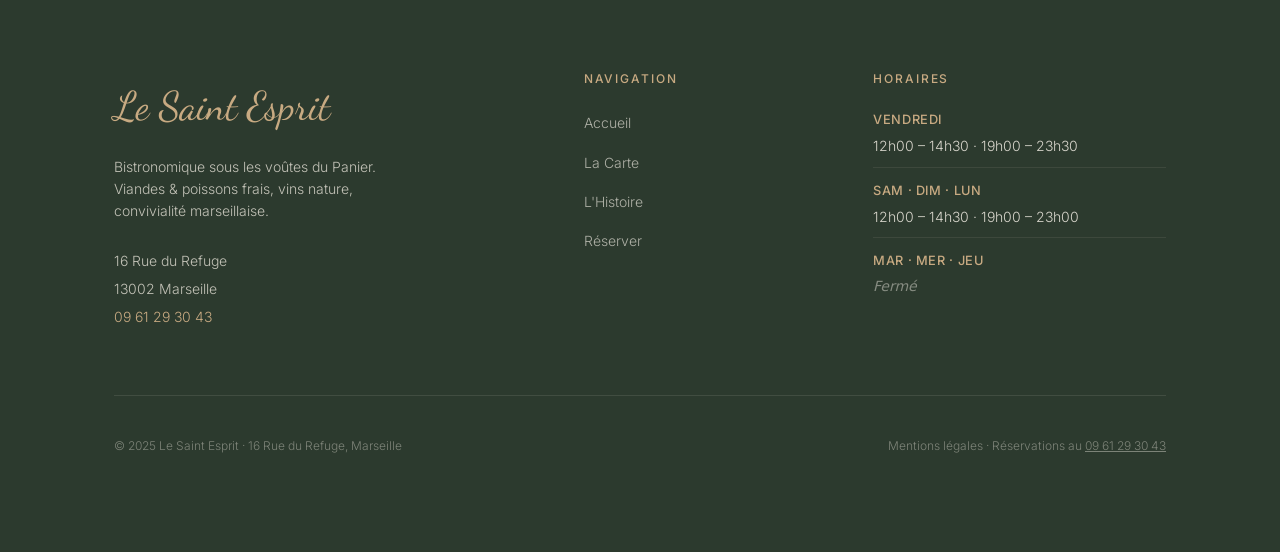
==== commit 509dbc38: "fix(urls): rewrite /index.html to / and redirect standalone pages to SPA hashes (#carte, #histoire, " ====
--- a/histoire.html
+++ b/histoire.html
@@ -4,6 +4,8 @@
   <meta charset="UTF-8">
   <meta name="viewport" content="width=device-width, initial-scale=1.0">
   <meta name="referrer" content="strict-origin-when-cross-origin">
+  <script>window.location.replace('/#histoire');</script>
+  <noscript><meta http-equiv="refresh" content="0;url=/#histoire"></noscript>
   <link rel="icon" type="image/jpeg" href="assets/images/favicon.jpg">
   <title>L'Histoire — Le Saint Esprit · Marseille</title>
   <meta name="description" content="L'histoire du Saint Esprit : une ancienne boulangerie du Panier, le fournil historique, une cuisine instinctive et une équipe passionnée au 16 Rue du Refuge.">
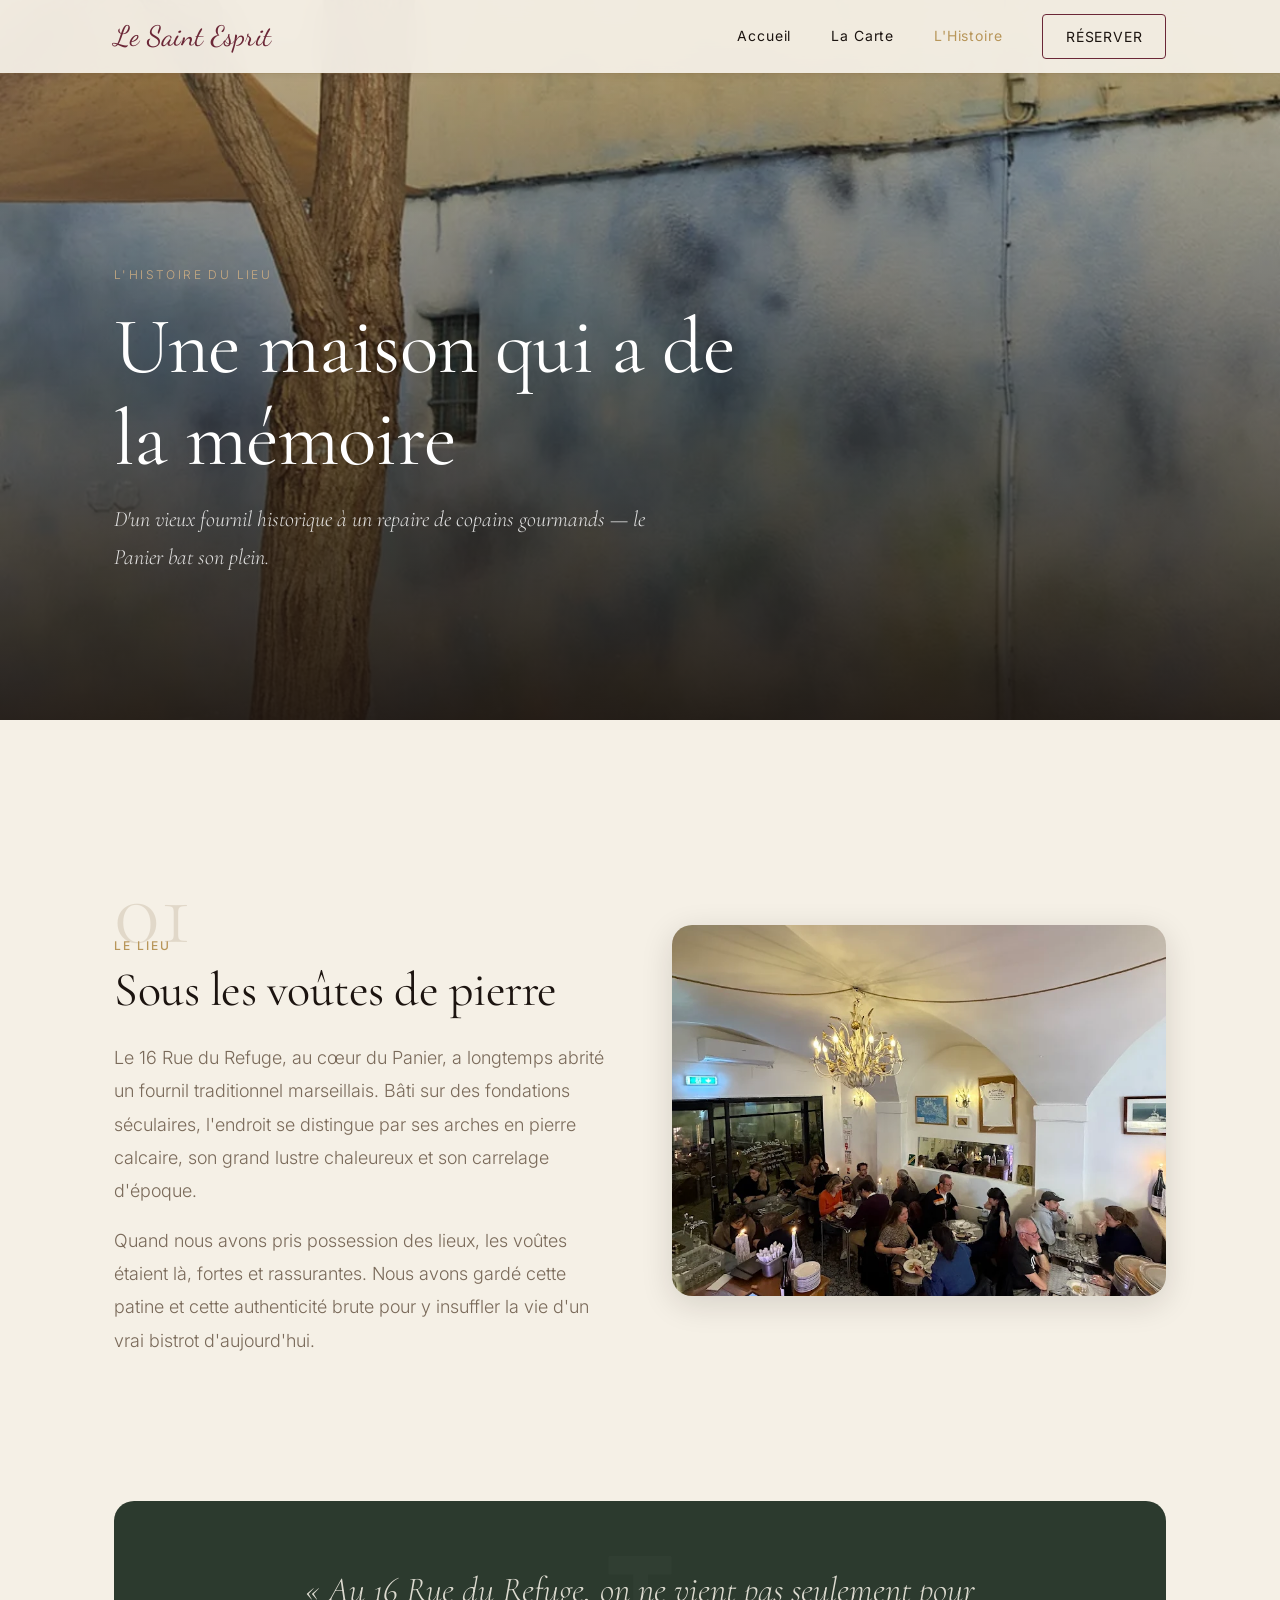
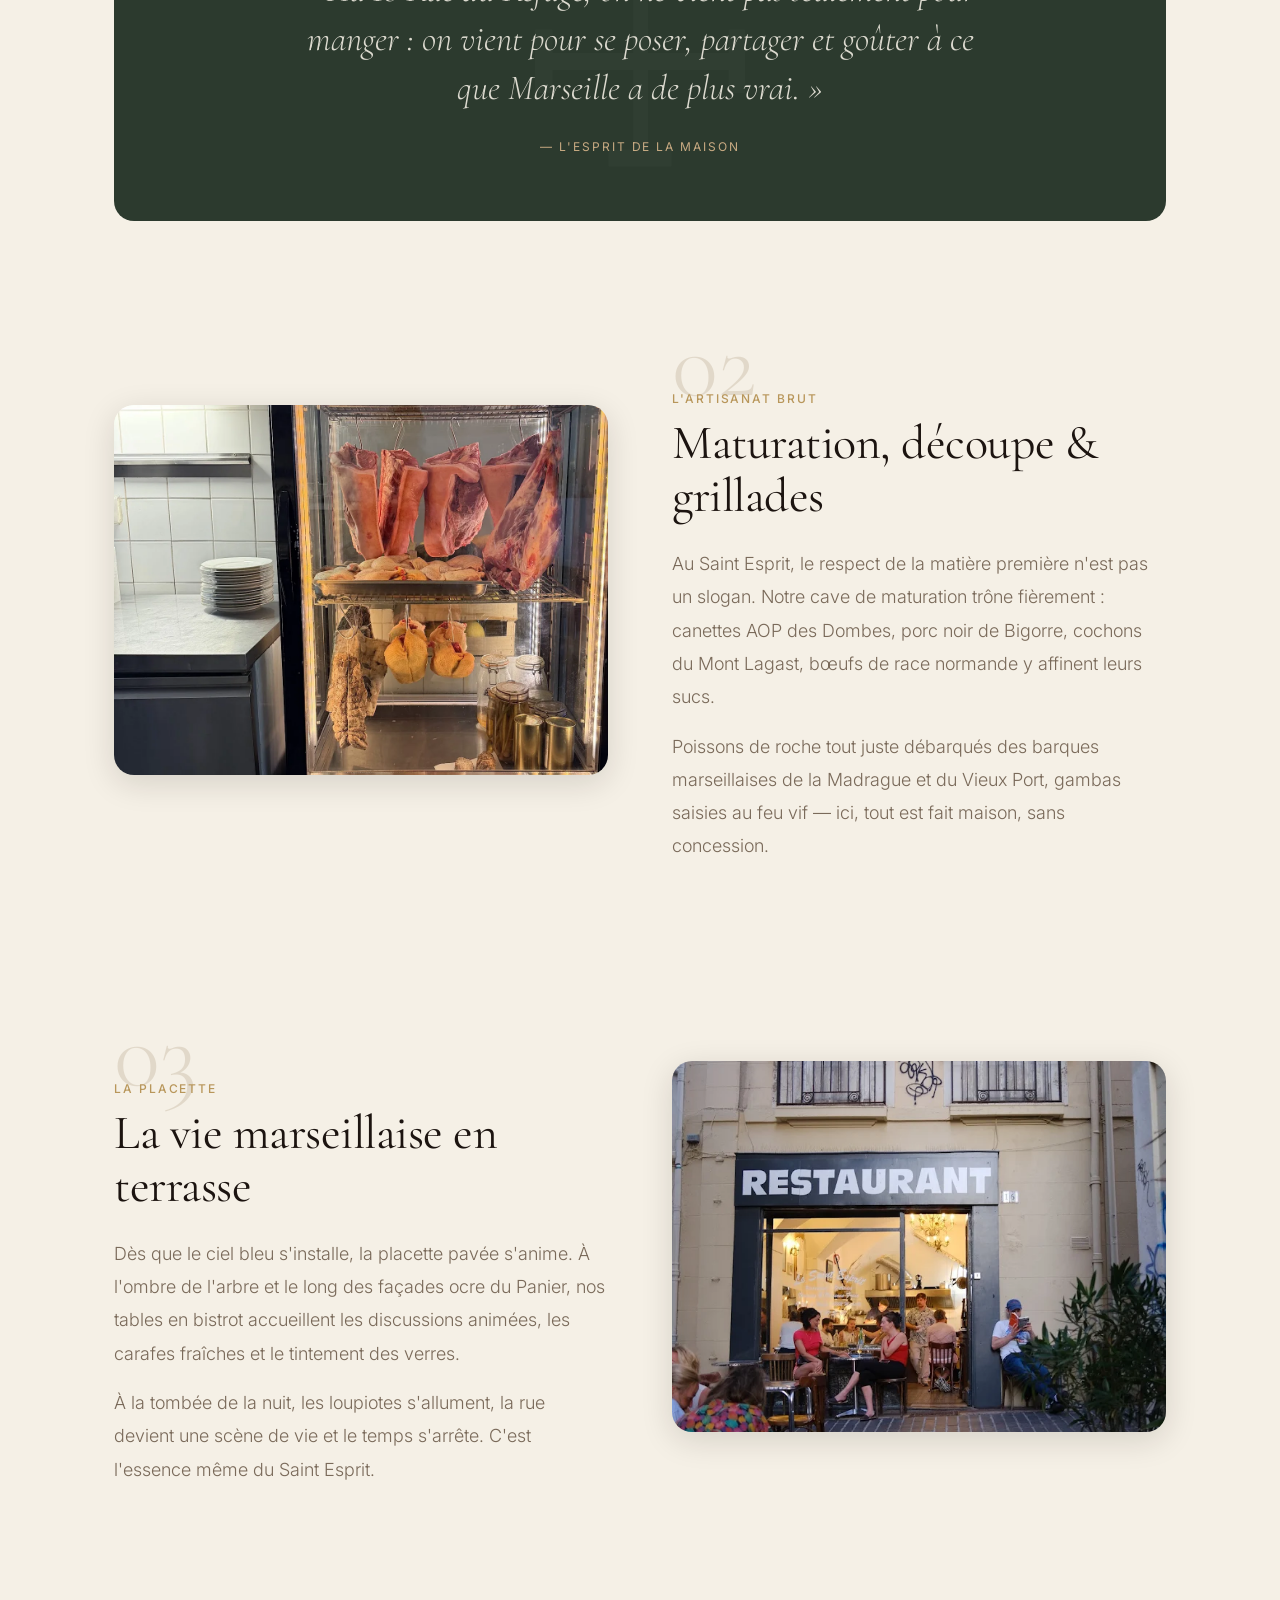
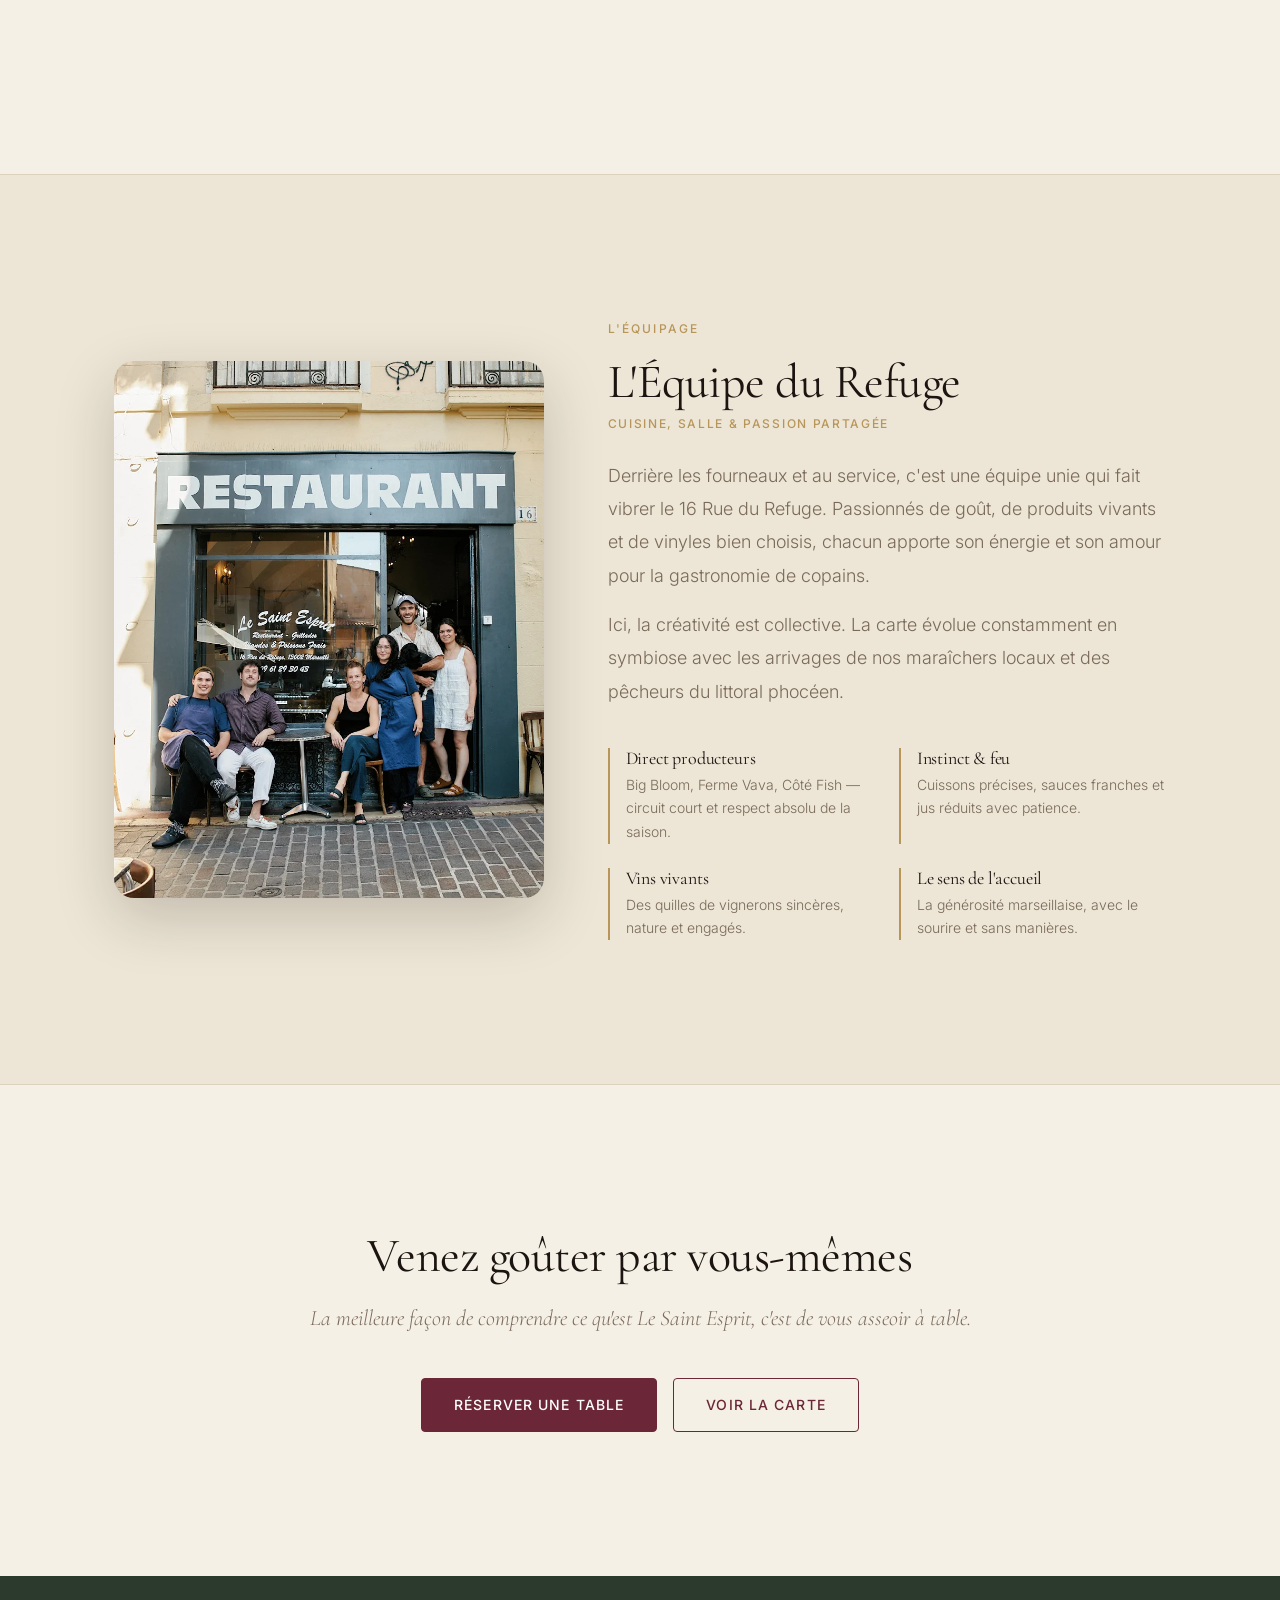
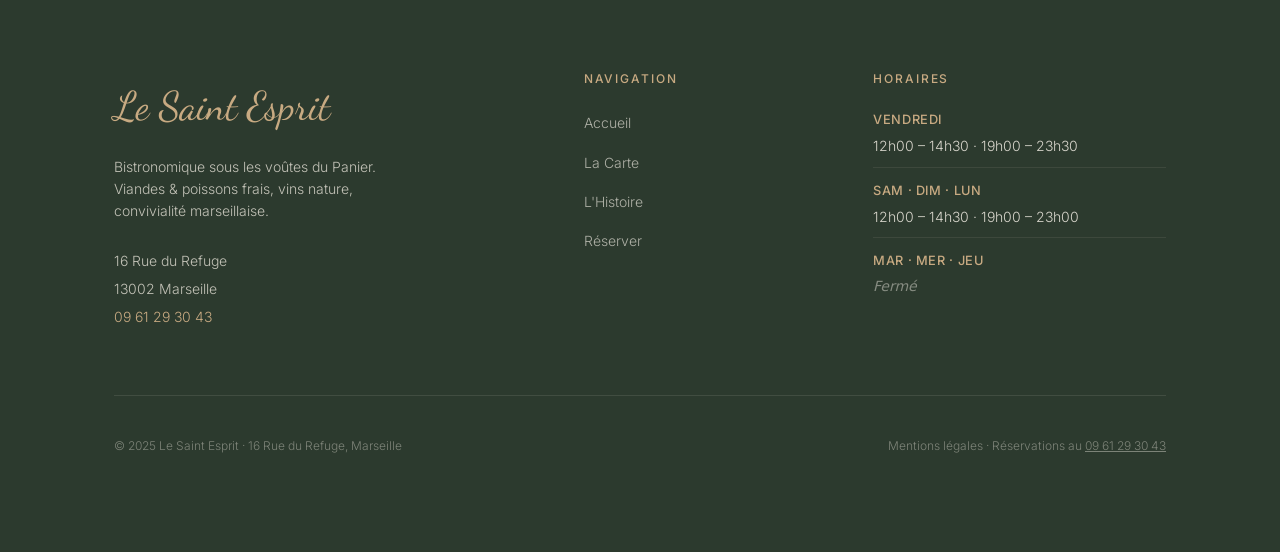
==== commit ee39fa27: "chore(optimization): remove unused raw photos, convert JPGs to WebP, shrink favicon, and optimize re" ====
--- a/histoire.html
+++ b/histoire.html
@@ -2,477 +2,12 @@
 <html lang="fr">
 <head>
   <meta charset="UTF-8">
-  <meta name="viewport" content="width=device-width, initial-scale=1.0">
-  <meta name="referrer" content="strict-origin-when-cross-origin">
+  <title>L'Histoire — Le Saint Esprit · Marseille</title>
+  <link rel="canonical" href="/#histoire">
   <script>window.location.replace('/#histoire');</script>
-  <noscript><meta http-equiv="refresh" content="0;url=/#histoire"></noscript>
-  <link rel="icon" type="image/jpeg" href="assets/images/favicon.jpg">
-  <title>L'Histoire — Le Saint Esprit · Marseille</title>
-  <meta name="description" content="L'histoire du Saint Esprit : une ancienne boulangerie du Panier, le fournil historique, une cuisine instinctive et une équipe passionnée au 16 Rue du Refuge.">
-  <link rel="stylesheet" href="assets/css/tokens.css?v=9">
-  <link rel="stylesheet" href="assets/css/main.css?v=10">
-  <style>
-    /* ── Page Histoire ── */
-    main { padding-top: 0; }
-    .histoire-hero {
-      min-height: 80vh;
-      display: flex;
-      align-items: flex-end;
-      position: relative;
-      overflow: hidden;
-    }
-    .histoire-hero-media { position: absolute; inset: 0; }
-    .histoire-hero-media img {
-      width: 100%; height: 100%;
-      object-fit: cover;
-      object-position: center 35%;
-    }
-    .histoire-hero-overlay {
-      position: absolute; inset: 0;
-      background: linear-gradient(
-        to top,
-        rgba(28,20,16,0.92) 0%,
-        rgba(28,20,16,0.45) 60%,
-        rgba(28,20,16,0.2) 100%
-      );
-    }
-    .histoire-hero-content {
-      position: relative; z-index: 2;
-      padding-block: var(--space-2xl) var(--space-3xl);
-      color: #fff;
-    }
-    .histoire-eyebrow {
-      font-size: var(--text-xs);
-      letter-spacing: 0.2em;
-      text-transform: uppercase;
-      color: var(--color-stone);
-      display: block;
-      margin-bottom: var(--space-sm);
-    }
-    .histoire-hero h1 {
-      font-family: var(--font-display);
-      font-size: clamp(2.5rem, 7vw, 5rem);
-      color: #fff;
-      margin-bottom: var(--space-sm);
-      max-width: 680px;
-    }
-    .histoire-hero-sub {
-      font-family: var(--font-display);
-      font-style: italic;
-      font-size: var(--text-lg);
-      color: rgba(255,255,255,0.85);
-      max-width: 540px;
-    }
-
-    /* ── Corps de la page ── */
-    .histoire-body { padding-block: var(--space-3xl); }
-
-    /* Chapitres */
-    .chapitre {
-      display: grid;
-      grid-template-columns: 1fr 1fr;
-      gap: var(--space-xl);
-      align-items: center;
-      margin-bottom: var(--space-3xl);
-    }
-    .chapitre.reverse { direction: rtl; }
-    .chapitre.reverse > * { direction: ltr; }
-
-    .chapitre-num {
-      display: block;
-      font-family: var(--font-display);
-      font-size: 6rem;
-      font-weight: 300;
-      color: var(--color-border);
-      line-height: 1;
-      margin-bottom: -1.5rem;
-    }
-    .chapitre-label {
-      font-size: var(--text-xs);
-      font-weight: 500;
-      letter-spacing: 0.16em;
-      text-transform: uppercase;
-      color: var(--color-gold);
-      display: block;
-      margin-bottom: 0.5rem;
-    }
-    .chapitre-title {
-      font-family: var(--font-display);
-      font-size: var(--text-3xl);
-      margin-bottom: var(--space-md);
-      line-height: 1.1;
-    }
-    .chapitre-text {
-      font-size: var(--text-md);
-      color: var(--color-text-muted);
-      line-height: 1.85;
-    }
-    .chapitre-text + .chapitre-text { margin-top: var(--space-sm); }
-
-    .chapitre-img {
-      border-radius: var(--radius-lg);
-      overflow: hidden;
-      aspect-ratio: 4/3;
-      box-shadow: var(--shadow-md);
-    }
-    .chapitre-img img {
-      width: 100%; height: 100%;
-      object-fit: cover;
-      transition: transform 0.7s var(--ease-out);
-    }
-    .chapitre-img:hover img { transform: scale(1.04); }
-
-    /* Citation mystique */
-    .legende-block {
-      background: var(--color-encre);
-      border-radius: var(--radius-lg);
-      padding: var(--space-xl) var(--space-2xl);
-      text-align: center;
-      position: relative;
-      overflow: hidden;
-      margin-block: var(--space-2xl);
-    }
-    .legende-block::before {
-      content: '☩';
-      position: absolute;
-      top: 50%; left: 50%;
-      transform: translate(-50%, -50%);
-      font-size: 18rem;
-      color: rgba(255,255,255,0.02);
-      line-height: 1;
-    }
-    .legende-quote {
-      font-family: var(--font-display);
-      font-style: italic;
-      font-size: clamp(1.4rem, 3vw, 2.2rem);
-      color: rgba(245,240,230,0.88);
-      line-height: 1.4;
-      max-width: 680px;
-      margin-inline: auto;
-      position: relative;
-      z-index: 1;
-    }
-    .legende-attr {
-      display: block;
-      font-size: var(--text-xs);
-      font-weight: 400;
-      letter-spacing: 0.16em;
-      text-transform: uppercase;
-      color: var(--color-stone);
-      margin-top: var(--space-md);
-    }
-
-    /* Équipe section */
-    .chef-section {
-      background: var(--color-surface);
-      padding-block: var(--space-3xl);
-      border-top: 1px solid var(--color-border);
-      border-bottom: 1px solid var(--color-border);
-    }
-    .chef-grid {
-      display: grid;
-      grid-template-columns: 1fr 1.3fr;
-      gap: var(--space-xl);
-      align-items: center;
-    }
-    .chef-portrait {
-      border-radius: var(--radius-lg);
-      overflow: hidden;
-      aspect-ratio: 4/5;
-      box-shadow: var(--shadow-lg);
-    }
-    .chef-portrait img { width: 100%; height: 100%; object-fit: cover; }
-    .chef-name {
-      font-family: var(--font-display);
-      font-size: var(--text-3xl);
-      margin-bottom: 0.25rem;
-    }
-    .chef-role {
-      font-size: var(--text-xs);
-      font-weight: 500;
-      letter-spacing: 0.14em;
-      text-transform: uppercase;
-      color: var(--color-gold);
-      margin-bottom: var(--space-md);
-    }
-    .chef-bio { font-size: var(--text-md); color: var(--color-text-muted); line-height: 1.85; }
-    .chef-bio + .chef-bio { margin-top: var(--space-sm); }
-    .chef-values {
-      display: grid;
-      grid-template-columns: 1fr 1fr;
-      gap: var(--space-md);
-      margin-top: var(--space-lg);
-    }
-    .chef-value {
-      border-left: 2px solid var(--color-gold);
-      padding-left: var(--space-sm);
-    }
-    .chef-value-title {
-      font-family: var(--font-display);
-      font-size: var(--text-md);
-      margin-bottom: 0.25rem;
-    }
-    .chef-value-text { font-size: var(--text-sm); color: var(--color-text-muted); }
-
-    /* CTA final */
-    .histoire-cta {
-      text-align: center;
-      padding-block: var(--space-3xl);
-    }
-    .histoire-cta h2 {
-      font-family: var(--font-display);
-      font-size: var(--text-3xl);
-      margin-bottom: var(--space-sm);
-    }
-    .histoire-cta p {
-      font-family: var(--font-display);
-      font-style: italic;
-      font-size: var(--text-lg);
-      color: var(--color-text-muted);
-      margin-bottom: var(--space-lg);
-    }
-    .histoire-cta-btns { display: flex; gap: var(--space-sm); justify-content: center; flex-wrap: wrap; }
-
-    @media (max-width: 768px) {
-      .chapitre, .chapitre.reverse {
-        grid-template-columns: 1fr;
-        direction: ltr;
-      }
-      .chapitre-num { font-size: 4rem; }
-      .chapitre-title { font-size: var(--text-2xl); }
-      .legende-block { padding: var(--space-lg); }
-      .chef-grid { grid-template-columns: 1fr; }
-      .chef-portrait { aspect-ratio: 4/5; }
-      .chef-values { grid-template-columns: 1fr; }
-    }
-  </style>
+  <meta http-equiv="refresh" content="0;url=/#histoire">
 </head>
 <body>
-
-  <header class="site-header header-transparent" id="site-header" role="banner">
-    <div class="container header-inner">
-      <div class="site-logo"><a href="index.html" aria-label="Accueil">Le Saint Esprit</a></div>
-      <nav class="nav-links" aria-label="Navigation principale">
-        <a href="index.html">Accueil</a>
-        <a href="menu.html">La Carte</a>
-        <a href="histoire.html" aria-current="page">L'Histoire</a>
-        <a href="reservation.html" class="btn btn-outline nav-cta">Réserver</a>
-      </nav>
-      <button class="nav-burger" id="nav-burger" aria-expanded="false" aria-controls="nav-drawer" aria-label="Ouvrir le menu">
-        <span></span><span></span><span></span>
-      </button>
-    </div>
-  </header>
-
-  <div class="nav-drawer" id="nav-drawer" role="dialog" aria-label="Menu de navigation">
-    <a href="index.html" onclick="closeDrawer()">Accueil</a>
-    <a href="menu.html" onclick="closeDrawer()">La Carte</a>
-    <a href="histoire.html" onclick="closeDrawer()">L'Histoire</a>
-    <a href="reservation.html" class="btn btn-primary" onclick="closeDrawer()">Réserver une table</a>
-  </div>
-
-  <main>
-    <!-- ── Hero ── -->
-    <section class="histoire-hero" aria-label="L'histoire du restaurant">
-      <div class="histoire-hero-media">
-        <img src="assets/images/terrasse-arbre.jpg" alt="La placette et terrasse ombragée du Panier au 16 Rue du Refuge" loading="eager" fetchpriority="high">
-        <div class="histoire-hero-overlay"></div>
-      </div>
-      <div class="histoire-hero-content container">
-        <span class="histoire-eyebrow">L'histoire du lieu</span>
-        <h1>Une maison qui a de la mémoire</h1>
-        <p class="histoire-hero-sub">D'un vieux fournil historique à un repaire de copains gourmands — le Panier bat son plein.</p>
-      </div>
-    </section>
-
-    <!-- ── Corps ── -->
-    <div class="histoire-body">
-      <div class="container">
-
-        <!-- Chapitre 1 : Le Fournil -->
-        <div class="chapitre reveal-left">
-          <div class="chapitre-text-block">
-            <span class="chapitre-num" aria-hidden="true">01</span>
-            <span class="chapitre-label">Le lieu</span>
-            <h2 class="chapitre-title">Sous les voûtes de pierre</h2>
-            <p class="chapitre-text">
-              Le 16 Rue du Refuge, au cœur du Panier, a longtemps abrité un fournil traditionnel marseillais. Bâti sur des fondations séculaires, l'endroit se distingue par ses arches en pierre calcaire, son grand lustre chaleureux et son carrelage d'époque qui gardent l'esprit des grandes tablées de quartier.
-            </p>
-            <p class="chapitre-text" style="margin-top:var(--space-sm);">
-              Quand nous avons pris possession des lieux, les voûtes étaient là, fortes et rassurantes. Nous avons gardé cette patine et cette authenticité brute pour y insuffler la vie d'un vrai bistrot d'aujourd'hui.
-            </p>
-          </div>
-          <div class="chapitre-img reveal-right">
-            <img src="assets/images/salle-voutee.webp" alt="La salle voûtée illuminée du Saint Esprit avec son lustre d'époque" loading="lazy">
-          </div>
-        </div>
-
-        <!-- Citation Légende -->
-        <div class="legende-block reveal" aria-label="Légende du Panier">
-          <p class="legende-quote">
-            « Au 16 Rue du Refuge, on ne vient pas seulement pour manger : on vient pour se poser, partager et goûter à ce que Marseille a de plus vrai. »
-          </p>
-          <span class="legende-attr">— L'Esprit de la maison</span>
-        </div>
-
-        <!-- Chapitre 2 : La Cave de Maturation & Le Brut -->
-        <div class="chapitre reverse reveal-right">
-          <div class="chapitre-text-block">
-            <span class="chapitre-num" aria-hidden="true">02</span>
-            <span class="chapitre-label">L'artisanat brut</span>
-            <h2 class="chapitre-title">Maturation, découpe & grillades</h2>
-            <p class="chapitre-text">
-              Au Saint Esprit, le respect de la matière première n'est pas un slogan. Notre cave de maturation trône fièrement au sein du restaurant : canettes AOP des Dombes, porc noir de Bigorre, cochons du Mont Lagast, bœufs de race normande y affinent leurs sucs et leur tendreté.
-            </p>
-            <p class="chapitre-text" style="margin-top:var(--space-sm);">
-              Poissons de roche tout juste débarqués des barques marseillaises de la Madrague et du Vieux Port, gambas saisies au feu vif, jus corsés mijotés des heures : ici, tout est fait maison, sans concession.
-            </p>
-          </div>
-          <div class="chapitre-img reveal-left">
-            <img src="assets/images/cave-maturation.jpg" alt="Cave de maturation des viandes et volailles du Saint Esprit" loading="lazy">
-          </div>
-        </div>
-
-        <!-- Chapitre 3 : La Terrasse -->
-        <div class="chapitre reveal-left">
-          <div class="chapitre-text-block">
-            <span class="chapitre-num" aria-hidden="true">03</span>
-            <span class="chapitre-label">La placette</span>
-            <h2 class="chapitre-title">La vie marseillaise en terrasse</h2>
-            <p class="chapitre-text">
-              Dès que le ciel bleu s'installe, la placette pavée s'anime. À l'ombre de l'arbre et le long des façades ocre du Panier, nos tables en bistrot accueillent les discussions animées, les carafes fraîches et le tintement des verres.
-            </p>
-            <p class="chapitre-text" style="margin-top:var(--space-sm);">
-              À la tombée de la nuit, les loupiotes s'allument, la rue devient une scène de vie et le temps s'arrête. C'est l'essence même du Saint Esprit.
-            </p>
-          </div>
-          <div class="chapitre-img reveal-right">
-            <img src="assets/images/facade-terrasse-nuit.webp" alt="La terrasse et devanture illuminées du Saint Esprit en soirée" loading="lazy">
-          </div>
-        </div>
-
-      </div>
-    </div>
-
-    <!-- ── L'Équipe ── -->
-    <section class="chef-section" aria-label="L'équipe du restaurant">
-      <div class="container">
-        <div class="chef-grid">
-          <div class="chef-portrait reveal-left">
-            <img src="assets/images/equipe-facade.webp" alt="L'équipe au complet devant Le Saint Esprit au 16 Rue du Refuge" loading="lazy">
-          </div>
-          <div class="reveal-right">
-            <span class="section-label">L'équipage</span>
-            <h2 class="chef-name">L'Équipe du Refuge</h2>
-            <p class="chef-role">Cuisine, salle & passion partagée</p>
-            <p class="chef-bio">
-              Derrière les fourneaux et au service, c'est une équipe unie qui fait vibrer le 16 Rue du Refuge. Passionnés de goût, de produits vivants et de vinyles bien choisis, chacun apporte son énergie et son amour pour la gastronomie de copains.
-            </p>
-            <p class="chef-bio" style="margin-top:var(--space-sm);">
-              Ici, la créativité est collective. La carte évolue constamment en symbiose avec les arrivages de nos maraîchers locaux et des pêcheurs du littoral phocéen.
-            </p>
-            <div class="chef-values">
-              <div class="chef-value">
-                <h3 class="chef-value-title">Direct producteurs</h3>
-                <p class="chef-value-text">Big Bloom, Ferme Vava, Côté Fish — circuit court et respect absolu de la saison.</p>
-              </div>
-              <div class="chef-value">
-                <h3 class="chef-value-title">Instinct & feu</h3>
-                <p class="chef-value-text">Cuissons précises, sauces franches et jus réduits avec patience.</p>
-              </div>
-              <div class="chef-value">
-                <h3 class="chef-value-title">Vins vivants</h3>
-                <p class="chef-value-text">Des quilles de vignerons sincères, nature et engagés.</p>
-              </div>
-              <div class="chef-value">
-                <h3 class="chef-value-title">Le sens de l'accueil</h3>
-                <p class="chef-value-text">La générosité marseillaise, avec le sourire et sans manières.</p>
-              </div>
-            </div>
-          </div>
-        </div>
-      </div>
-    </section>
-
-    <!-- ── CTA Final ── -->
-    <section class="histoire-cta" aria-label="Invitation à venir">
-      <div class="container">
-        <h2 class="reveal">Venez goûter par vous-mêmes</h2>
-        <p class="reveal stagger-1">La meilleure façon de comprendre ce qu'est Le Saint Esprit, c'est de vous asseoir à table.</p>
-        <div class="histoire-cta-btns reveal stagger-2">
-          <a href="reservation.html" class="btn btn-primary" id="histoire-resa-link">Réserver une table</a>
-          <a href="menu.html" class="btn btn-outline" id="histoire-menu-link">Voir la carte</a>
-        </div>
-      </div>
-    </section>
-  </main>
-
-  <footer class="site-footer" role="contentinfo">
-    <div class="container">
-      <div class="footer-grid">
-        <div>
-          <span class="footer-logo">Le Saint Esprit</span>
-          <p class="footer-tagline">Bistronomique sous les voûtes du Panier. Viandes & poissons frais, vins nature, convivialité marseillaise.</p>
-          <address class="footer-address">16 Rue du Refuge · 13002 Marseille<br><a href="tel:+33961293043" style="color:var(--color-stone)">09 61 29 30 43</a></address>
-        </div>
-        <div>
-          <h3 class="footer-col-title">Navigation</h3>
-          <ul class="footer-links">
-            <li><a href="index.html">Accueil</a></li>
-            <li><a href="menu.html">La Carte</a></li>
-            <li><a href="histoire.html">L'Histoire</a></li>
-            <li><a href="reservation.html">Réserver</a></li>
-          </ul>
-        </div>
-        <div>
-          <h3 class="footer-col-title">Horaires</h3>
-          <ul class="footer-hours" aria-label="Horaires d'ouverture">
-            <li class="footer-hours-item">
-              <span class="hours-day">Vendredi</span>
-              <span class="hours-time">12h00 – 14h30 · 19h00 – 23h30</span>
-            </li>
-            <li class="footer-hours-item">
-              <span class="hours-day">Sam · Dim · Lun</span>
-              <span class="hours-time">12h00 – 14h30 · 19h00 – 23h00</span>
-            </li>
-            <li class="footer-hours-item closed">
-              <span class="hours-day">Mar · Mer · Jeu</span>
-              <span class="hours-time">Fermé</span>
-            </li>
-          </ul>
-        </div>
-      </div>
-      <div class="footer-bottom">
-        <span>© 2025 Le Saint Esprit · 16 Rue du Refuge, Marseille</span>
-        <span>Mentions légales · Réservations : <a href="tel:+33961293043" style="color:inherit; text-decoration:underline;">09 61 29 30 43</a></span>
-      </div>
-    </div>
-  </footer>
-
-  <script>
-    const header = document.getElementById('site-header');
-    window.addEventListener('scroll', () => { header.classList.toggle('scrolled', window.scrollY > 40); }, { passive: true });
-    const burger = document.getElementById('nav-burger');
-    const drawer = document.getElementById('nav-drawer');
-    function closeDrawer() { drawer.classList.remove('open'); burger.setAttribute('aria-expanded','false'); document.body.style.overflow=''; }
-    burger.addEventListener('click', () => {
-      const open = drawer.classList.toggle('open');
-      burger.setAttribute('aria-expanded', String(open));
-      document.body.style.overflow = open ? 'hidden' : '';
-    });
-    document.addEventListener('keydown', e => { if (e.key==='Escape') closeDrawer(); });
-
-    const revealEls = document.querySelectorAll('.reveal, .reveal-left, .reveal-right');
-    const observer = new IntersectionObserver(entries => {
-      entries.forEach(e => { if(e.isIntersecting) { e.target.classList.add('visible'); observer.unobserve(e.target); }});
-    }, { threshold: 0.05, rootMargin: '0px 0px 50px 0px' });
-    revealEls.forEach(el => observer.observe(el));
-    setTimeout(() => {
-      revealEls.forEach(el => {
-        const r = el.getBoundingClientRect();
-        if (r.top < window.innerHeight + 100) el.classList.add('visible');
-      });
-    }, 150);
-  </script>
+  <p>Redirection vers <a href="/#histoire">L'Histoire</a>...</p>
 </body>
 </html>
